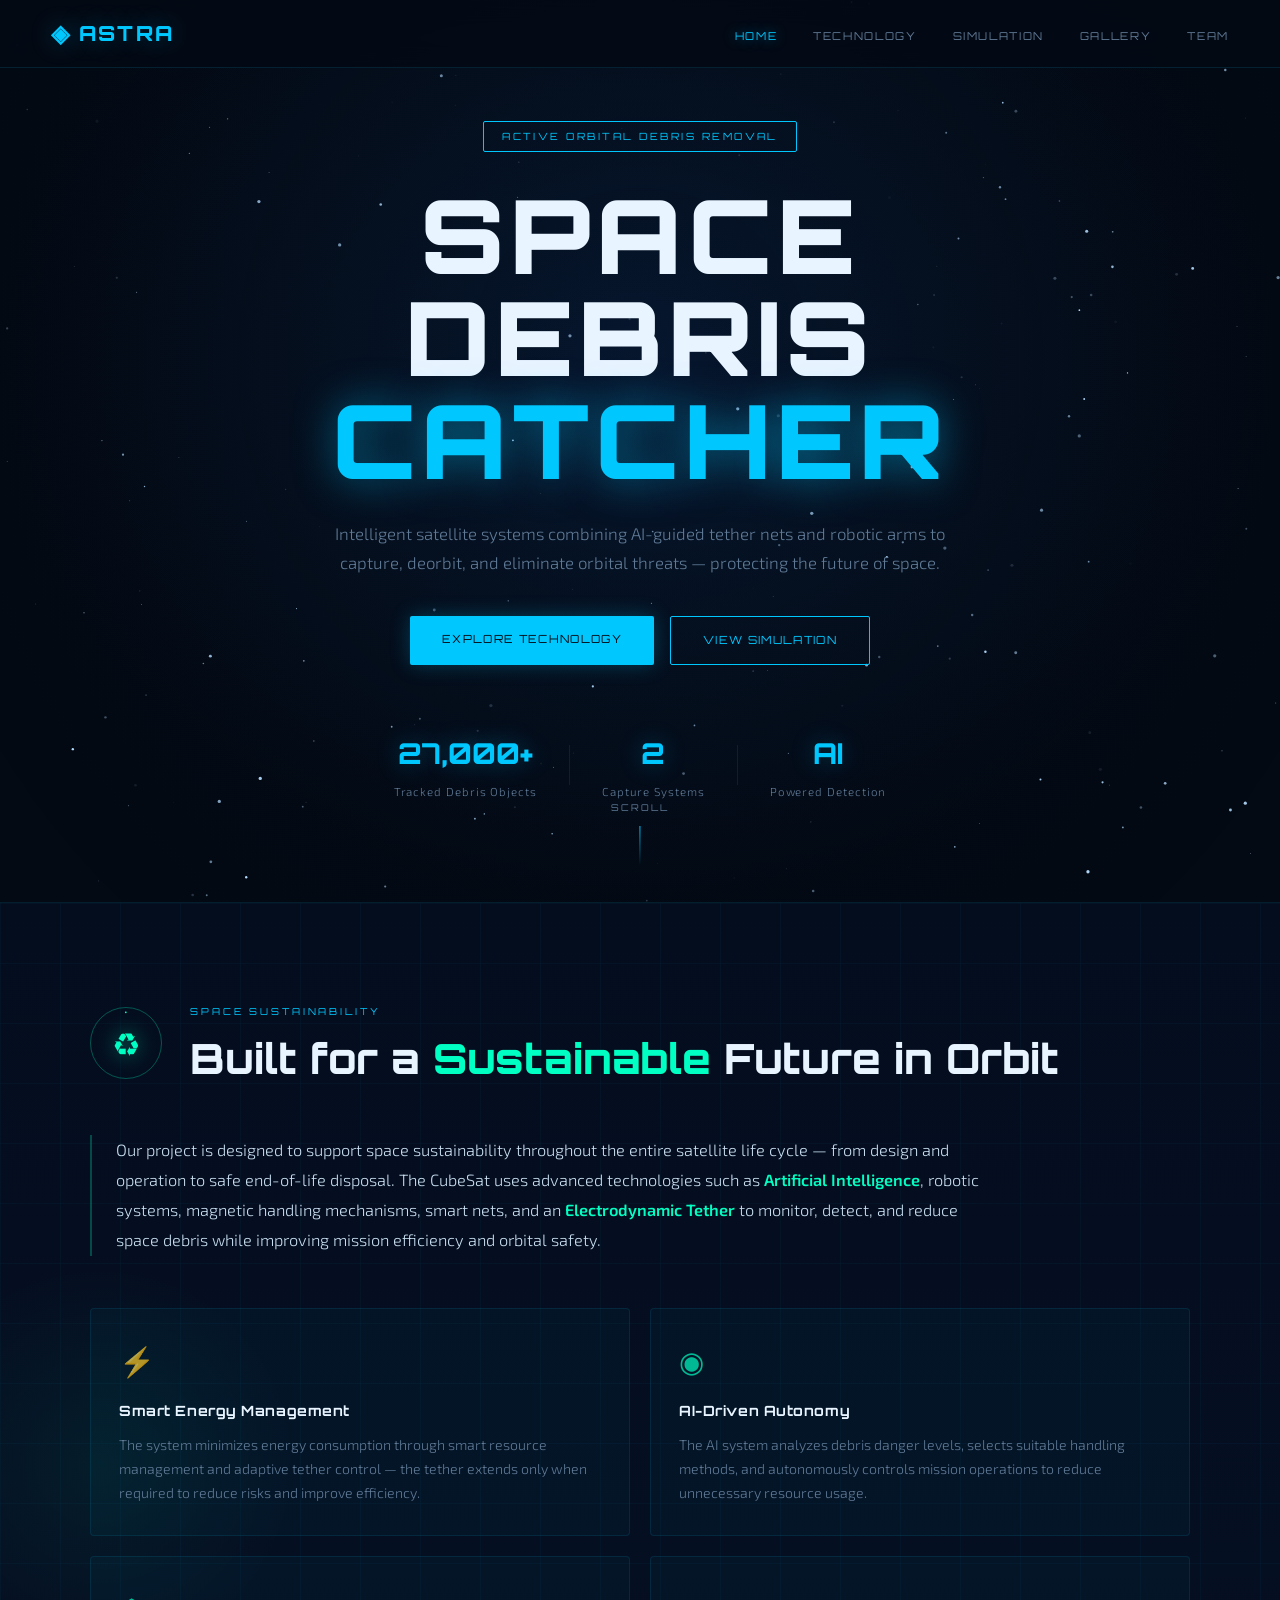
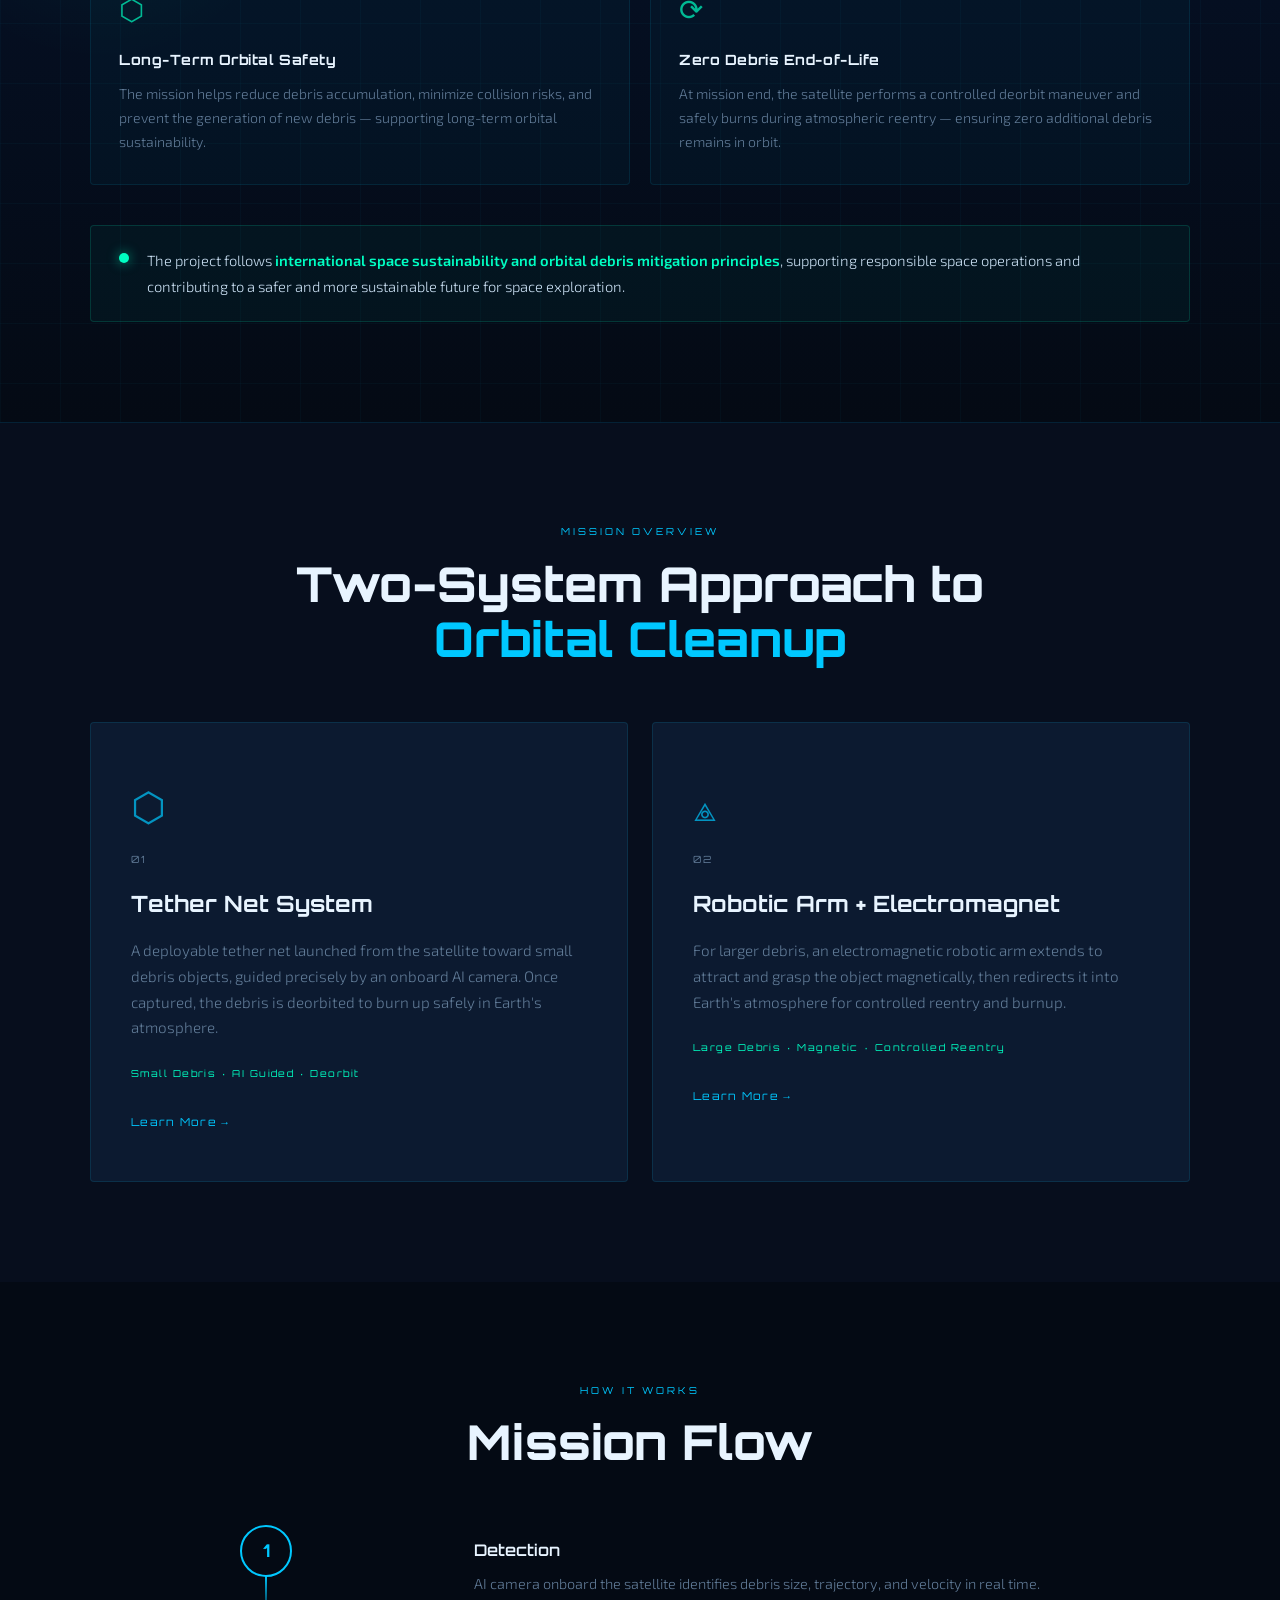
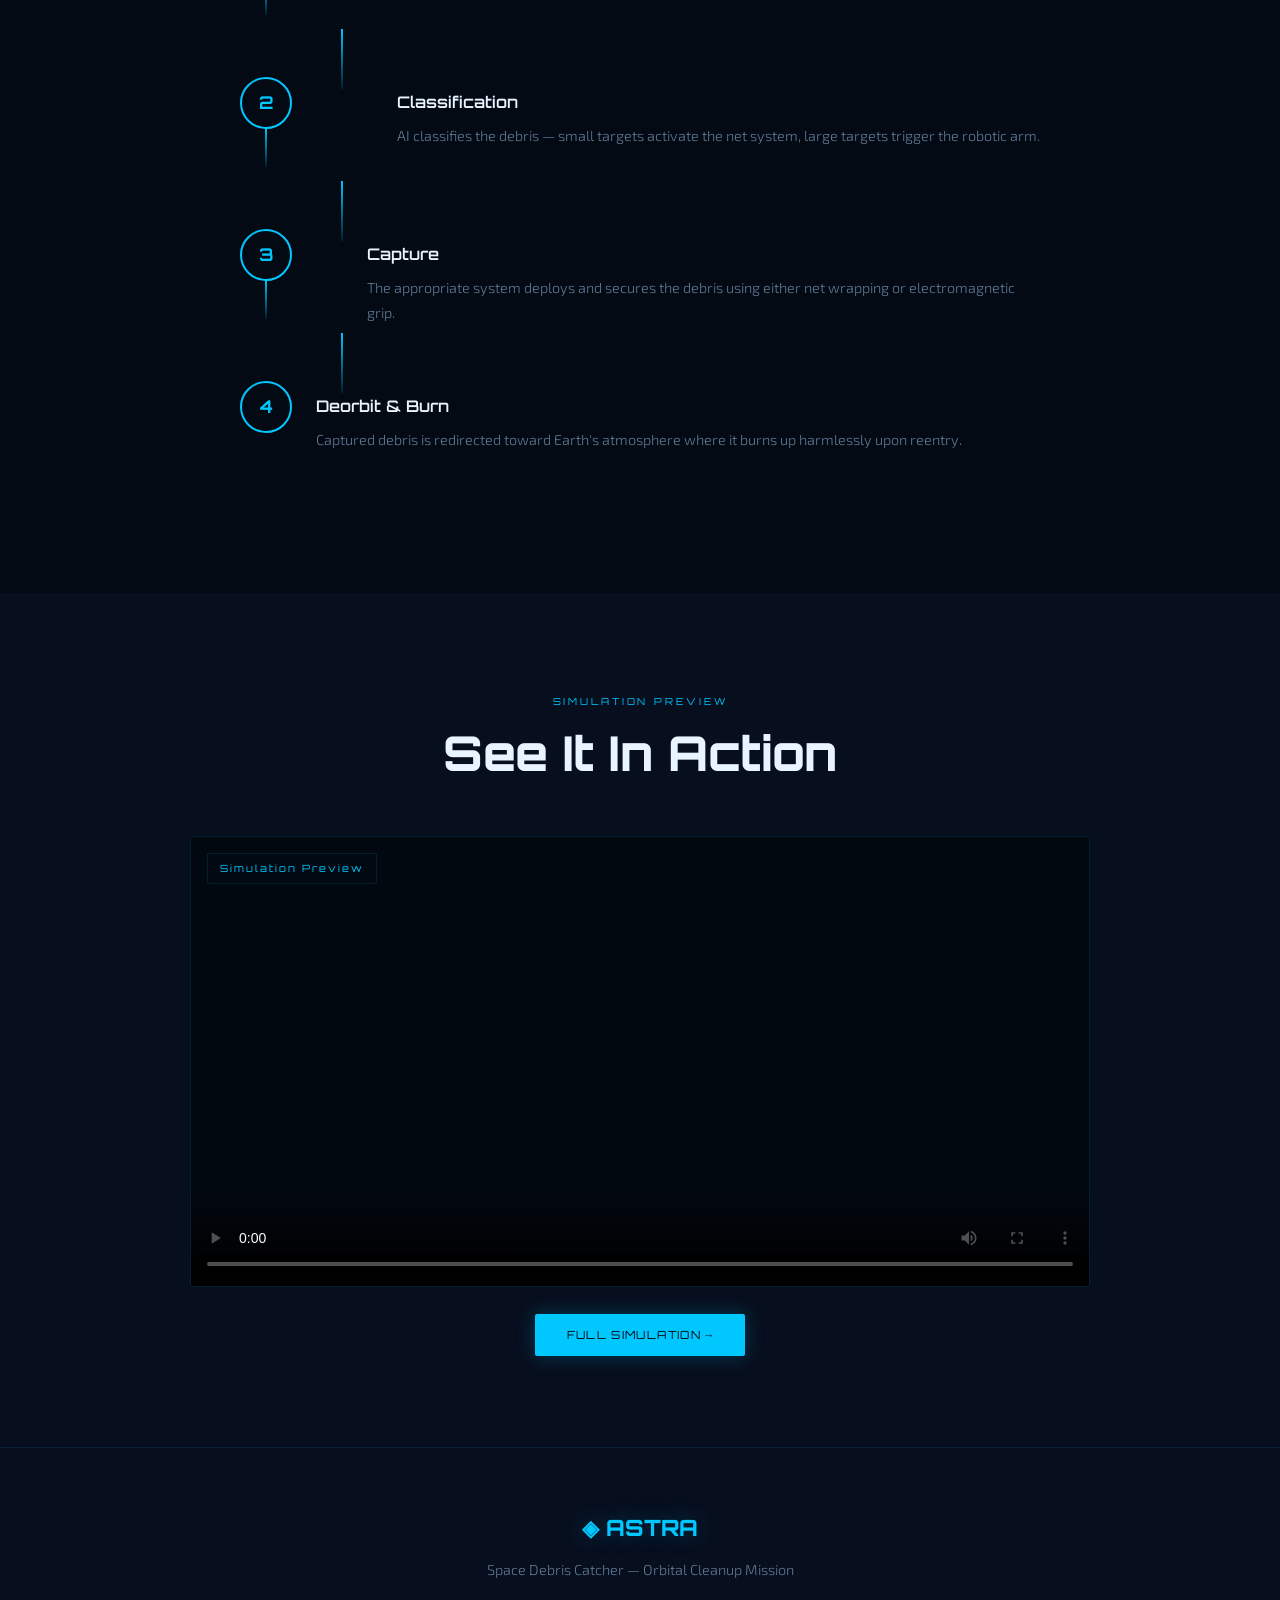
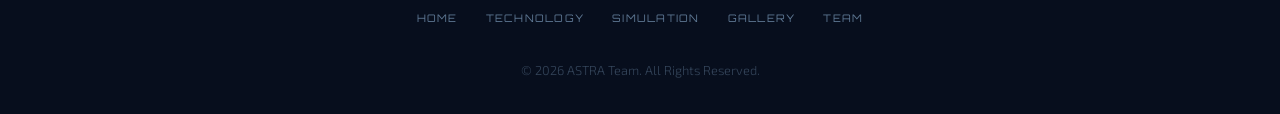
==== index.html @ db62e88a "Add files via upload" ====
<!DOCTYPE html>
<html lang="en">
<head>
  <meta charset="UTF-8" />
  <meta name="viewport" content="width=device-width, initial-scale=1.0"/>
  <title>Space Debris Catcher — ASTRA ٍِMission</title>
  <link rel="stylesheet" href="style.css"/>
  <link href="https://fonts.googleapis.com/css2?family=Orbitron:wght@400;600;800;900&family=Exo+2:ital,wght@0,300;0,400;0,600;1,300&display=swap" rel="stylesheet"/>
</head>
<body>

<!-- NAVBAR -->
<nav class="navbar" id="navbar">
  <div class="nav-logo">
    <span class="logo-icon">◈</span>
    <span>ASTRA</span>
  </div>
  <ul class="nav-links">
    <li><a href="index.html" class="active">Home</a></li>
    <li><a href="technology.html">Technology</a></li>
    <li><a href="simulation.html">Simulation</a></li>
    <li><a href="gallery.html">Gallery</a></li>
    <li><a href="team.html">Team</a></li>
  </ul>
  <div class="nav-hamburger" onclick="toggleMenu()">
    <span></span><span></span><span></span>
  </div>
</nav>

<!-- HERO -->
<section class="hero">
  <canvas id="starfield"></canvas>
  <div class="hero-content">
    <div class="hero-badge">ACTIVE ORBITAL DEBRIS REMOVAL</div>
    <h1 class="hero-title">
      <span class="line1">SPACE</span>
      <span class="line2">DEBRIS</span>
      <span class="line3 accent">CATCHER</span>
    </h1>
    <p class="hero-sub">
      Intelligent satellite systems combining AI-guided tether nets and robotic arms
      to capture, deorbit, and eliminate orbital threats — protecting the future of space.
    </p>
    <div class="hero-btns">
      <a href="technology.html" class="btn-primary">Explore Technology</a>
      <a href="simulation.html" class="btn-outline">View Simulation</a>
    </div>
  </div>
  <div class="hero-stats">
    <div class="stat"><span class="stat-num">27,000+</span><span class="stat-label">Tracked Debris Objects</span></div>
    <div class="stat-div"></div>
    <div class="stat"><span class="stat-num">2</span><span class="stat-label">Capture Systems</span></div>
    <div class="stat-div"></div>
    <div class="stat"><span class="stat-num">AI</span><span class="stat-label">Powered Detection</span></div>
  </div>
  <div class="scroll-indicator">
    <span>SCROLL</span>
    <div class="scroll-line"></div>
  </div>
</section>

<!-- SUSTAINABILITY STATEMENT -->
<section class="sustainability-section">
  <div class="sust-inner">

    <div class="sust-header">
      <div class="sust-icon-wrap">
        <div class="sust-orbit-ring"></div>
        <span class="sust-icon">♻</span>
      </div>
      <div>
        <span class="section-tag" style="text-align:left;display:block;">SPACE SUSTAINABILITY</span>
        <h2 class="sust-title">Built for a <em>Sustainable</em> Future in Orbit</h2>
      </div>
    </div>

    <div class="sust-body">
      <p class="sust-lead">
        Our project is designed to support space sustainability throughout the entire satellite life cycle —
        from design and operation to safe end-of-life disposal. The CubeSat uses advanced technologies such as
        <strong>Artificial Intelligence</strong>, robotic systems, magnetic handling mechanisms, smart nets, and an
        <strong>Electrodynamic Tether</strong> to monitor, detect, and reduce space debris while improving mission
        efficiency and orbital safety.
      </p>

      <div class="sust-pillars">

        <div class="sust-pillar">
          <div class="pillar-icon">⚡</div>
          <h4>Smart Energy Management</h4>
          <p>The system minimizes energy consumption through smart resource management and adaptive tether control — the tether extends only when required to reduce risks and improve efficiency.</p>
        </div>

        <div class="sust-pillar">
          <div class="pillar-icon">◉</div>
          <h4>AI-Driven Autonomy</h4>
          <p>The AI system analyzes debris danger levels, selects suitable handling methods, and autonomously controls mission operations to reduce unnecessary resource usage.</p>
        </div>

        <div class="sust-pillar">
          <div class="pillar-icon">⬡</div>
          <h4>Long-Term Orbital Safety</h4>
          <p>The mission helps reduce debris accumulation, minimize collision risks, and prevent the generation of new debris — supporting long-term orbital sustainability.</p>
        </div>

        <div class="sust-pillar">
          <div class="pillar-icon">⟳</div>
          <h4>Zero Debris End-of-Life</h4>
          <p>At mission end, the satellite performs a controlled deorbit maneuver and safely burns during atmospheric reentry — ensuring zero additional debris remains in orbit.</p>
        </div>

      </div>

      <div class="sust-compliance">
        <div class="compliance-bar">
          <span class="compliance-dot"></span>
          <p>
            The project follows <strong>international space sustainability and orbital debris mitigation principles</strong>,
            supporting responsible space operations and contributing to a safer and more sustainable future for space exploration.
          </p>
        </div>
      </div>
    </div>

  </div>
</section>

<style>
/* ── SUSTAINABILITY SECTION ── */
.sustainability-section {
  background: linear-gradient(180deg, #040d1e 0%, #050f22 60%, #040a14 100%);
  border-top: 1px solid rgba(0,200,255,0.1);
  border-bottom: 1px solid rgba(0,200,255,0.1);
  padding: 100px 5%;
  position: relative;
  overflow: hidden;
}

/* subtle grid background */
.sustainability-section::before {
  content: '';
  position: absolute;
  inset: 0;
  background-image:
    linear-gradient(rgba(0,200,255,0.03) 1px, transparent 1px),
    linear-gradient(90deg, rgba(0,200,255,0.03) 1px, transparent 1px);
  background-size: 60px 60px;
  pointer-events: none;
}

/* left glow */
.sustainability-section::after {
  content: '';
  position: absolute;
  top: 50%; left: -100px;
  transform: translateY(-50%);
  width: 400px; height: 400px;
  border-radius: 50%;
  background: radial-gradient(circle, rgba(0,255,195,0.06) 0%, transparent 70%);
  pointer-events: none;
}

.sust-inner {
  max-width: 1100px;
  margin: 0 auto;
  position: relative;
  z-index: 2;
}

.sust-header {
  display: flex;
  align-items: center;
  gap: 28px;
  margin-bottom: 52px;
}

.sust-icon-wrap {
  position: relative;
  width: 72px;
  height: 72px;
  flex-shrink: 0;
  display: flex;
  align-items: center;
  justify-content: center;
}

.sust-orbit-ring {
  position: absolute;
  inset: 0;
  border-radius: 50%;
  border: 1px solid rgba(0,255,195,0.3);
  animation: spinRing 8s linear infinite;
}

.sust-orbit-ring::before {
  content: '•';
  position: absolute;
  top: -5px; left: 50%;
  transform: translateX(-50%);
  color: var(--accent2);
  font-size: 10px;
}

@keyframes spinRing { to { transform: rotate(360deg); } }

.sust-icon {
  font-size: 2rem;
  color: var(--accent2);
  text-shadow: 0 0 20px rgba(0,255,195,0.5);
}

.sust-title {
  font-family: var(--font-head);
  font-size: clamp(1.6rem, 3.5vw, 2.6rem);
  font-weight: 800;
  color: var(--heading);
  line-height: 1.15;
  margin-top: 8px;
}

.sust-title em { font-style: normal; color: var(--accent2); }

.sust-lead {
  font-size: 1.02rem;
  color: var(--text);
  line-height: 1.85;
  margin-bottom: 52px;
  max-width: 900px;
  border-left: 2px solid rgba(0,255,195,0.25);
  padding-left: 24px;
}

.sust-lead strong { color: var(--accent2); font-weight: 600; }

/* pillars grid */
.sust-pillars {
  display: grid;
  grid-template-columns: repeat(2, 1fr);
  gap: 20px;
  margin-bottom: 40px;
}

@media (max-width: 700px) {
  .sust-pillars { grid-template-columns: 1fr; }
  .sust-header { flex-direction: column; align-items: flex-start; }
}

.sust-pillar {
  background: rgba(0,200,255,0.03);
  border: 1px solid rgba(0,200,255,0.1);
  border-radius: 4px;
  padding: 28px 28px 30px;
  transition: border-color 0.3s, background 0.3s, transform 0.3s;
  position: relative;
  overflow: hidden;
}

.sust-pillar::before {
  content: '';
  position: absolute;
  top: 0; left: 0; right: 0;
  height: 2px;
  background: linear-gradient(90deg, transparent, var(--accent2), transparent);
  opacity: 0;
  transition: opacity 0.3s;
}

.sust-pillar:hover {
  border-color: rgba(0,255,195,0.25);
  background: rgba(0,255,195,0.05);
  transform: translateY(-3px);
}

.sust-pillar:hover::before { opacity: 1; }

.pillar-icon {
  font-size: 1.8rem;
  color: var(--accent2);
  margin-bottom: 14px;
  opacity: 0.7;
}

.sust-pillar h4 {
  font-family: var(--font-head);
  font-size: 0.88rem;
  font-weight: 700;
  color: var(--heading);
  margin-bottom: 10px;
  letter-spacing: 0.04em;
}

.sust-pillar p {
  font-size: 0.88rem;
  color: var(--text-dim);
  line-height: 1.7;
}

/* compliance bar */
.sust-compliance {
  margin-top: 8px;
}

.compliance-bar {
  display: flex;
  align-items: flex-start;
  gap: 18px;
  background: rgba(0,255,195,0.04);
  border: 1px solid rgba(0,255,195,0.15);
  border-radius: 4px;
  padding: 22px 28px;
}

.compliance-dot {
  width: 10px;
  height: 10px;
  border-radius: 50%;
  background: var(--accent2);
  box-shadow: 0 0 12px rgba(0,255,195,0.6);
  flex-shrink: 0;
  margin-top: 5px;
  animation: blink2 2.5s ease-in-out infinite;
}

@keyframes blink2 { 0%,100%{opacity:1} 50%{opacity:0.3} }

.compliance-bar p {
  font-size: 0.92rem;
  color: var(--text);
  line-height: 1.75;
}

.compliance-bar p strong {
  color: var(--accent2);
  font-weight: 600;
}
</style>

<!-- OVERVIEW -->
<section class="overview">
  <div class="section-header">
    <span class="section-tag">MISSION OVERVIEW</span>
    <h2>Two-System Approach to<br/><em>Orbital Cleanup</em></h2>
  </div>
  <div class="overview-grid">
    <div class="overview-card card-net">
      <div class="card-icon">⬡</div>
      <div class="card-num">01</div>
      <h3>Tether Net System</h3>
      <p>
        A deployable tether net launched from the satellite toward small debris objects,
        guided precisely by an onboard AI camera. Once captured, the debris is deorbited
        to burn up safely in Earth's atmosphere.
      </p>
      <div class="card-tag">Small Debris · AI Guided · Deorbit</div>
      <a href="technology.html#net" class="card-link">Learn More →</a>
    </div>
    <div class="overview-card card-arm">
      <div class="card-icon">⟁</div>
      <div class="card-num">02</div>
      <h3>Robotic Arm + Electromagnet</h3>
      <p>
        For larger debris, an electromagnetic robotic arm extends to attract and grasp
        the object magnetically, then redirects it into Earth's atmosphere for controlled
        reentry and burnup.
      </p>
      <div class="card-tag">Large Debris · Magnetic · Controlled Reentry</div>
      <a href="technology.html#arm" class="card-link">Learn More →</a>
    </div>
  </div>
</section>

<!-- MISSION FLOW -->
<section class="flow-section">
  <div class="section-header">
    <span class="section-tag">HOW IT WORKS</span>
    <h2>Mission Flow</h2>
  </div>
  <div class="flow-steps">
    <div class="flow-step">
      <div class="step-circle">1</div>
      <div class="step-line"></div>
      <div class="step-info">
        <h4>Detection</h4>
        <p>AI camera onboard the satellite identifies debris size, trajectory, and velocity in real time.</p>
      </div>
    </div>
    <div class="flow-step">
      <div class="step-circle">2</div>
      <div class="step-line"></div>
      <div class="step-info">
        <h4>Classification</h4>
        <p>AI classifies the debris — small targets activate the net system, large targets trigger the robotic arm.</p>
      </div>
    </div>
    <div class="flow-step">
      <div class="step-circle">3</div>
      <div class="step-line"></div>
      <div class="step-info">
        <h4>Capture</h4>
        <p>The appropriate system deploys and secures the debris using either net wrapping or electromagnetic grip.</p>
      </div>
    </div>
    <div class="flow-step">
      <div class="step-circle">4</div>
      <div class="step-info">
        <h4>Deorbit & Burn</h4>
        <p>Captured debris is redirected toward Earth's atmosphere where it burns up harmlessly upon reentry.</p>
      </div>
    </div>
  </div>
</section>

<!-- PREVIEW VIDEO -->
<section class="preview-section">
  <div class="section-header">
    <span class="section-tag">SIMULATION PREVIEW</span>
    <h2>See It In Action</h2>
  </div>
  <div class="video-container">
    <!-- REPLACE src WITH YOUR VIDEO FILE PATH e.g. src="videos/simulation.mp4" -->
    <video controls poster="images/video-thumb.jpg">
      <source src="videos/simulation.mp4" type="video/mp4"/>
      Your browser does not support the video tag.
    </video>
    <div class="video-overlay-label">Simulation Preview</div>
  </div>
  <div class="preview-cta">
    <a href="simulation.html" class="btn-primary">Full Simulation →</a>
  </div>
</section>

<!-- FOOTER -->
<footer class="footer">
  <div class="footer-logo">◈ ASTRA</div>
  <p>Space Debris Catcher — Orbital Cleanup Mission</p>
  <div class="footer-links">
    <a href="index.html">Home</a>
    <a href="technology.html">Technology</a>
    <a href="simulation.html">Simulation</a>
    <a href="gallery.html">Gallery</a>
    <a href="team.html">Team</a>
  </div>
  <div class="footer-copy">© 2026 ASTRA Team. All Rights Reserved.</div>
</footer>

<script src="main.js"></script>
</body>
</html>
---- style.css ----
/* ============================================
   SPACE DEBRIS CATCHER — MAIN STYLESHEET
   ============================================ */

:root {
  --bg:        #040a14;
  --bg2:       #070e1d;
  --bg3:       #0a1628;
  --card:      #0c1a30;
  --border:    rgba(0,200,255,0.12);
  --accent:    #00c8ff;
  --accent2:   #00ffc3;
  --accent3:   #5b8fff;
  --text:      #c8ddf0;
  --text-dim:  #607a96;
  --heading:   #e8f4ff;
  --glow:      0 0 24px rgba(0,200,255,0.3);
  --font-head: 'Orbitron', monospace;
  --font-body: 'Exo 2', sans-serif;
}

*, *::before, *::after { box-sizing: border-box; margin: 0; padding: 0; }

html { scroll-behavior: smooth; }

body {
  background: var(--bg);
  color: var(--text);
  font-family: var(--font-body);
  font-weight: 300;
  line-height: 1.7;
  overflow-x: hidden;
}

/* ============ NAVBAR ============ */
.navbar {
  position: fixed;
  top: 0; left: 0; right: 0;
  z-index: 1000;
  display: flex;
  align-items: center;
  justify-content: space-between;
  padding: 0 4%;
  height: 68px;
  background: rgba(4,10,20,0.85);
  backdrop-filter: blur(12px);
  border-bottom: 1px solid var(--border);
  transition: background 0.3s;
}

.nav-logo {
  font-family: var(--font-head);
  font-size: 1.3rem;
  font-weight: 800;
  color: var(--accent);
  display: flex;
  align-items: center;
  gap: 8px;
  letter-spacing: 0.1em;
  text-shadow: var(--glow);
}

.logo-icon { font-size: 1.5rem; }

.nav-links {
  display: flex;
  gap: 36px;
  list-style: none;
}

.nav-links a {
  font-family: var(--font-head);
  font-size: 0.68rem;
  letter-spacing: 0.15em;
  text-transform: uppercase;
  color: var(--text-dim);
  text-decoration: none;
  transition: color 0.2s;
}

.nav-links a:hover,
.nav-links a.active {
  color: var(--accent);
  text-shadow: 0 0 12px rgba(0,200,255,0.5);
}

.nav-hamburger {
  display: none;
  flex-direction: column;
  gap: 5px;
  cursor: pointer;
}

.nav-hamburger span {
  display: block;
  width: 24px;
  height: 2px;
  background: var(--accent);
  border-radius: 2px;
  transition: 0.3s;
}

/* Mobile nav */
@media (max-width: 768px) {
  .nav-links {
    display: none;
    flex-direction: column;
    gap: 0;
    position: absolute;
    top: 68px; left: 0; right: 0;
    background: var(--bg2);
    border-bottom: 1px solid var(--border);
    padding: 16px 0;
  }
  .nav-links.open { display: flex; }
  .nav-links li { text-align: center; padding: 12px 0; }
  .nav-hamburger { display: flex; }
}

/* ============ STARFIELD CANVAS ============ */
#starfield {
  position: absolute;
  top: 0; left: 0;
  width: 100%; height: 100%;
  z-index: 0;
}

/* ============ HERO ============ */
.hero {
  position: relative;
  min-height: 100vh;
  display: flex;
  flex-direction: column;
  justify-content: center;
  align-items: center;
  text-align: center;
  padding: 120px 5% 100px;
  overflow: hidden;
  background: radial-gradient(ellipse at 50% 40%, #071428 0%, #040a14 70%);
}

.hero-content { position: relative; z-index: 2; max-width: 900px; }

.hero-badge {
  display: inline-block;
  font-family: var(--font-head);
  font-size: 0.62rem;
  letter-spacing: 0.25em;
  color: var(--accent);
  border: 1px solid var(--accent);
  padding: 6px 18px;
  border-radius: 2px;
  margin-bottom: 32px;
  animation: fadeUp 0.8s ease both;
}

.hero-title {
  font-family: var(--font-head);
  font-weight: 900;
  line-height: 1;
  margin-bottom: 28px;
  animation: fadeUp 0.8s 0.15s ease both;
}

.hero-title .line1,
.hero-title .line2 {
  display: block;
  font-size: clamp(3rem, 8vw, 7rem);
  color: var(--heading);
  letter-spacing: 0.05em;
}

.hero-title .line3 {
  display: block;
  font-size: clamp(3rem, 8vw, 7rem);
  letter-spacing: 0.05em;
}

.accent { color: var(--accent); text-shadow: 0 0 40px rgba(0,200,255,0.5); }

.hero-sub {
  font-size: 1.05rem;
  color: var(--text-dim);
  max-width: 620px;
  margin: 0 auto 40px;
  font-weight: 300;
  animation: fadeUp 0.8s 0.3s ease both;
}

.hero-btns {
  display: flex;
  gap: 16px;
  justify-content: center;
  flex-wrap: wrap;
  animation: fadeUp 0.8s 0.45s ease both;
}

.btn-primary {
  font-family: var(--font-head);
  font-size: 0.7rem;
  letter-spacing: 0.12em;
  text-transform: uppercase;
  text-decoration: none;
  color: var(--bg);
  background: var(--accent);
  padding: 14px 32px;
  border-radius: 2px;
  transition: all 0.25s;
  box-shadow: 0 0 20px rgba(0,200,255,0.25);
}

.btn-primary:hover {
  background: var(--accent2);
  box-shadow: 0 0 30px rgba(0,255,195,0.4);
  transform: translateY(-2px);
}

.btn-outline {
  font-family: var(--font-head);
  font-size: 0.7rem;
  letter-spacing: 0.12em;
  text-transform: uppercase;
  text-decoration: none;
  color: var(--accent);
  border: 1px solid var(--accent);
  padding: 14px 32px;
  border-radius: 2px;
  transition: all 0.25s;
}

.btn-outline:hover {
  background: rgba(0,200,255,0.08);
  transform: translateY(-2px);
}

.hero-stats {
  position: relative;
  z-index: 2;
  display: flex;
  align-items: center;
  gap: 32px;
  margin-top: 64px;
  animation: fadeUp 0.8s 0.6s ease both;
}

.stat { text-align: center; }

.stat-num {
  display: block;
  font-family: var(--font-head);
  font-size: 1.8rem;
  font-weight: 800;
  color: var(--accent);
  text-shadow: var(--glow);
}

.stat-label {
  display: block;
  font-size: 0.72rem;
  color: var(--text-dim);
  letter-spacing: 0.08em;
  margin-top: 4px;
}

.stat-div {
  width: 1px;
  height: 40px;
  background: var(--border);
}

.scroll-indicator {
  position: absolute;
  bottom: 36px;
  left: 50%;
  transform: translateX(-50%);
  z-index: 2;
  display: flex;
  flex-direction: column;
  align-items: center;
  gap: 10px;
  color: var(--text-dim);
  font-family: var(--font-head);
  font-size: 0.58rem;
  letter-spacing: 0.2em;
}

.scroll-line {
  width: 1px;
  height: 40px;
  background: linear-gradient(to bottom, var(--accent), transparent);
  animation: scrollPulse 1.8s ease-in-out infinite;
}

/* ============ PAGE HERO (inner pages) ============ */
.page-hero {
  position: relative;
  min-height: 50vh;
  display: flex;
  align-items: center;
  justify-content: center;
  text-align: center;
  padding: 120px 5% 80px;
  overflow: hidden;
  background: radial-gradient(ellipse at 50% 40%, #071428 0%, #040a14 70%);
}

.page-hero-content {
  position: relative;
  z-index: 2;
  max-width: 700px;
}

.page-hero-content h1 {
  font-family: var(--font-head);
  font-size: clamp(2.5rem, 6vw, 4.5rem);
  font-weight: 900;
  color: var(--heading);
  line-height: 1.05;
  margin: 16px 0;
}

.page-hero-content h1 em {
  font-style: normal;
  color: var(--accent);
  text-shadow: 0 0 30px rgba(0,200,255,0.4);
}

.page-hero-content p {
  color: var(--text-dim);
  font-size: 1rem;
  max-width: 500px;
  margin: 0 auto;
}

/* ============ SECTION STYLES ============ */
.section-header {
  text-align: center;
  margin-bottom: 56px;
}

.section-tag {
  font-family: var(--font-head);
  font-size: 0.6rem;
  letter-spacing: 0.3em;
  color: var(--accent);
  text-transform: uppercase;
  display: block;
  margin-bottom: 16px;
}

.section-header h2 {
  font-family: var(--font-head);
  font-size: clamp(1.8rem, 4vw, 3rem);
  font-weight: 800;
  color: var(--heading);
  line-height: 1.15;
}

.section-header h2 em {
  font-style: normal;
  color: var(--accent);
}

/* ============ OVERVIEW SECTION ============ */
.overview {
  padding: 100px 5%;
  background: var(--bg2);
}

.overview-grid {
  display: grid;
  grid-template-columns: 1fr 1fr;
  gap: 24px;
  max-width: 1100px;
  margin: 0 auto;
}

@media (max-width: 768px) {
  .overview-grid { grid-template-columns: 1fr; }
}

.overview-card {
  background: var(--card);
  border: 1px solid var(--border);
  border-radius: 4px;
  padding: 48px 40px;
  position: relative;
  overflow: hidden;
  transition: border-color 0.3s, transform 0.3s;
}

.overview-card:hover {
  border-color: rgba(0,200,255,0.35);
  transform: translateY(-4px);
}

.overview-card::before {
  content: '';
  position: absolute;
  top: 0; left: 0; right: 0;
  height: 2px;
  background: linear-gradient(to right, transparent, var(--accent), transparent);
  opacity: 0;
  transition: opacity 0.3s;
}

.overview-card:hover::before { opacity: 1; }

.card-icon {
  font-size: 2.5rem;
  color: var(--accent);
  margin-bottom: 12px;
  opacity: 0.7;
}

.card-num {
  font-family: var(--font-head);
  font-size: 0.62rem;
  letter-spacing: 0.2em;
  color: var(--text-dim);
  margin-bottom: 16px;
}

.overview-card h3 {
  font-family: var(--font-head);
  font-size: 1.4rem;
  font-weight: 700;
  color: var(--heading);
  margin-bottom: 16px;
}

.overview-card p {
  color: var(--text-dim);
  font-size: 0.95rem;
  margin-bottom: 24px;
}

.card-tag {
  font-family: var(--font-head);
  font-size: 0.6rem;
  letter-spacing: 0.15em;
  color: var(--accent2);
  margin-bottom: 24px;
}

.card-link {
  font-family: var(--font-head);
  font-size: 0.68rem;
  letter-spacing: 0.12em;
  color: var(--accent);
  text-decoration: none;
  transition: color 0.2s;
}

.card-link:hover { color: var(--accent2); }

/* ============ FLOW SECTION ============ */
.flow-section {
  padding: 100px 5%;
  background: var(--bg);
}

.flow-steps {
  max-width: 800px;
  margin: 0 auto;
  display: flex;
  flex-direction: column;
  gap: 0;
}

.flow-step {
  display: grid;
  grid-template-columns: 60px 40px 1fr;
  align-items: start;
  gap: 0 20px;
  position: relative;
}

.step-circle {
  width: 52px;
  height: 52px;
  border-radius: 50%;
  border: 2px solid var(--accent);
  display: flex;
  align-items: center;
  justify-content: center;
  font-family: var(--font-head);
  font-size: 1.1rem;
  font-weight: 700;
  color: var(--accent);
  background: var(--bg);
  position: relative;
  z-index: 2;
  flex-shrink: 0;
}

.step-line {
  width: 2px;
  background: linear-gradient(to bottom, var(--accent), rgba(0,200,255,0.1));
  height: 100%;
  margin: 0 auto;
  min-height: 60px;
  position: relative;
  top: 52px;
  grid-row: 1;
  grid-column: 1;
  margin-left: 25px;
  margin-top: 52px;
  z-index: 1;
}

/* simplify flow layout */
.flow-steps { display: flex; flex-direction: column; }
.flow-step {
  display: flex;
  gap: 24px;
  padding-bottom: 40px;
  position: relative;
}
.flow-step:not(:last-child) .step-circle::after {
  content: '';
  position: absolute;
  top: 100%;
  left: 50%;
  transform: translateX(-50%);
  width: 2px;
  height: 40px;
  background: linear-gradient(to bottom, var(--accent), rgba(0,200,255,0.1));
}
.step-info { padding-top: 12px; }
.step-info h4 {
  font-family: var(--font-head);
  font-size: 1rem;
  font-weight: 600;
  color: var(--heading);
  margin-bottom: 8px;
}
.step-info p { color: var(--text-dim); font-size: 0.9rem; }

/* ============ PREVIEW VIDEO ============ */
.preview-section {
  padding: 100px 5%;
  background: var(--bg2);
}

.video-container {
  max-width: 900px;
  margin: 0 auto 32px;
  position: relative;
  border: 1px solid var(--border);
  border-radius: 4px;
  overflow: hidden;
  background: #020810;
}

.video-container video {
  width: 100%;
  display: block;
  min-height: 200px;
  background: #020810;
}

.video-overlay-label {
  position: absolute;
  top: 16px; left: 16px;
  font-family: var(--font-head);
  font-size: 0.62rem;
  letter-spacing: 0.2em;
  color: var(--accent);
  background: rgba(4,10,20,0.75);
  padding: 6px 12px;
  border: 1px solid var(--border);
  border-radius: 2px;
}

.preview-cta { text-align: center; }

/* ============ TECH SECTIONS ============ */
.tech-section { padding: 100px 5%; }
.tech-section.alt-bg { background: var(--bg2); }

.tech-block {
  display: grid;
  grid-template-columns: 1fr 1fr;
  gap: 64px;
  max-width: 1100px;
  margin: 0 auto;
  align-items: center;
}

.tech-block.reverse { direction: rtl; }
.tech-block.reverse > * { direction: ltr; }

@media (max-width: 900px) {
  .tech-block, .tech-block.reverse { grid-template-columns: 1fr; direction: ltr; }
}

.tech-label {
  font-family: var(--font-head);
  font-size: 0.6rem;
  letter-spacing: 0.25em;
  color: var(--accent);
  margin-bottom: 16px;
  display: block;
}

.tech-text h2 {
  font-family: var(--font-head);
  font-size: clamp(1.8rem, 3.5vw, 2.8rem);
  font-weight: 800;
  color: var(--heading);
  line-height: 1.1;
  margin-bottom: 24px;
}

.tech-text h2 em { font-style: normal; color: var(--accent); }

.tech-text p {
  color: var(--text-dim);
  margin-bottom: 20px;
  font-size: 0.95rem;
}

.tech-specs {
  display: flex;
  flex-direction: column;
  gap: 12px;
  margin-top: 32px;
  padding-top: 32px;
  border-top: 1px solid var(--border);
}

.spec {
  display: flex;
  justify-content: space-between;
  font-size: 0.88rem;
}

.spec-label { color: var(--text-dim); }
.spec-val { color: var(--accent2); font-weight: 600; }

.tech-media {
  border: 1px solid var(--border);
  border-radius: 4px;
  overflow: hidden;
  aspect-ratio: 4/3;
  background: var(--card);
}

.tech-media img { width: 100%; height: 100%; object-fit: cover; display: block; }

.media-placeholder {
  width: 100%; height: 100%;
  display: flex;
  flex-direction: column;
  align-items: center;
  justify-content: center;
  gap: 12px;
  color: var(--text-dim);
  font-size: 0.85rem;
}

.media-placeholder .placeholder-icon {
  font-size: 3rem;
  color: var(--accent);
  opacity: 0.3;
}

.media-placeholder small {
  font-family: monospace;
  color: var(--text-dim);
  opacity: 0.6;
  font-size: 0.75rem;
}

/* ============ AI GRID ============ */
.ai-grid {
  display: grid;
  grid-template-columns: repeat(auto-fit, minmax(240px, 1fr));
  gap: 20px;
  max-width: 1100px;
  margin: 0 auto;
}

.ai-card {
  background: var(--card);
  border: 1px solid var(--border);
  border-radius: 4px;
  padding: 36px 28px;
  transition: border-color 0.3s, transform 0.3s;
}

.ai-card:hover {
  border-color: rgba(0,200,255,0.3);
  transform: translateY(-4px);
}

.ai-icon {
  font-size: 2rem;
  color: var(--accent);
  margin-bottom: 16px;
  display: block;
}

.ai-card h4 {
  font-family: var(--font-head);
  font-size: 0.9rem;
  font-weight: 600;
  color: var(--heading);
  margin-bottom: 12px;
}

.ai-card p { color: var(--text-dim); font-size: 0.88rem; }

/* ============ SIMULATION PAGE ============ */
.sim-section { padding: 100px 5%; background: var(--bg); }

.video-grid {
  display: grid;
  grid-template-columns: repeat(2, 1fr);
  gap: 24px;
  max-width: 1100px;
  margin: 0 auto;
}

.video-block {
  background: var(--card);
  border: 1px solid var(--border);
  border-radius: 4px;
  overflow: hidden;
}

.video-block.featured { grid-column: span 1; }

.video-label {
  font-family: var(--font-head);
  font-size: 0.62rem;
  letter-spacing: 0.15em;
  color: var(--accent);
  padding: 14px 20px;
  border-bottom: 1px solid var(--border);
  background: rgba(0,200,255,0.04);
}

.video-block video {
  width: 100%;
  display: block;
  background: #020810;
  min-height: 160px;
}

.video-desc {
  padding: 16px 20px;
  font-size: 0.85rem;
  color: var(--text-dim);
}

@media (max-width: 700px) {
  .video-grid { grid-template-columns: 1fr; }
}

/* ============ PHASES TIMELINE ============ */
.phases-section {
  padding: 100px 5%;
  background: var(--bg2);
}

.phases-timeline {
  max-width: 800px;
  margin: 0 auto;
  display: flex;
  flex-direction: column;
  gap: 0;
}

.phase {
  display: flex;
  gap: 28px;
  padding-bottom: 40px;
  position: relative;
}

.phase-num {
  font-family: var(--font-head);
  font-size: 0.65rem;
  letter-spacing: 0.1em;
  color: var(--accent);
  width: 50px;
  padding-top: 14px;
  flex-shrink: 0;
}

.phase-dot {
  width: 14px;
  height: 14px;
  border-radius: 50%;
  border: 2px solid var(--accent);
  background: var(--bg2);
  flex-shrink: 0;
  margin-top: 16px;
  position: relative;
}

.phase:not(:last-child) .phase-dot::after {
  content: '';
  position: absolute;
  top: 100%;
  left: 50%;
  transform: translateX(-50%);
  width: 2px;
  height: 55px;
  background: linear-gradient(to bottom, var(--accent), rgba(0,200,255,0.1));
}

.phase-info { flex: 1; }

.phase-info h4 {
  font-family: var(--font-head);
  font-size: 0.9rem;
  font-weight: 600;
  color: var(--heading);
  margin-bottom: 8px;
  padding-top: 10px;
}

.phase-info p { color: var(--text-dim); font-size: 0.88rem; }

/* ============ GALLERY ============ */
.gallery-section {
  padding: 80px 5%;
  background: var(--bg);
}

.gallery-filters {
  display: flex;
  gap: 12px;
  flex-wrap: wrap;
  margin-bottom: 48px;
  max-width: 1100px;
  margin-left: auto;
  margin-right: auto;
}

.filter-btn {
  font-family: var(--font-head);
  font-size: 0.65rem;
  letter-spacing: 0.15em;
  text-transform: uppercase;
  padding: 10px 24px;
  background: transparent;
  color: var(--text-dim);
  border: 1px solid var(--border);
  border-radius: 2px;
  cursor: pointer;
  transition: all 0.25s;
}

.filter-btn:hover,
.filter-btn.active {
  background: var(--accent);
  color: var(--bg);
  border-color: var(--accent);
}

.gallery-grid {
  display: grid;
  grid-template-columns: repeat(3, 1fr);
  gap: 16px;
  max-width: 1100px;
  margin: 0 auto;
}

.gallery-item {
  position: relative;
  aspect-ratio: 4/3;
  background: var(--card);
  border: 1px solid var(--border);
  border-radius: 4px;
  overflow: hidden;
  cursor: pointer;
  transition: border-color 0.3s, transform 0.3s;
}

.gallery-item:hover {
  border-color: rgba(0,200,255,0.4);
  transform: scale(1.02);
}

.gallery-item.sim-wide { grid-column: span 2; }

.gallery-item img {
  width: 100%; height: 100%;
  object-fit: cover;
  display: block;
  transition: transform 0.4s;
}

.gallery-item:hover img { transform: scale(1.06); }

.gallery-item.img-placeholder img { display: none !important; }

.placeholder-fallback {
  display: none;
  flex-direction: column;
  align-items: center;
  justify-content: center;
  width: 100%; height: 100%;
  color: var(--text-dim);
  gap: 8px;
}

.placeholder-fallback span {
  font-size: 2.5rem;
  color: var(--accent);
  opacity: 0.3;
}

.placeholder-fallback p { font-size: 0.8rem; font-family: monospace; }

.gallery-item.img-placeholder .placeholder-fallback { display: flex; }

.gallery-overlay {
  position: absolute;
  bottom: 0; left: 0; right: 0;
  background: linear-gradient(to top, rgba(4,10,20,0.9), transparent);
  padding: 24px 16px 14px;
  transform: translateY(8px);
  opacity: 0;
  transition: all 0.3s;
}

.gallery-item:hover .gallery-overlay { opacity: 1; transform: translateY(0); }

.gallery-overlay span {
  font-family: var(--font-head);
  font-size: 0.68rem;
  letter-spacing: 0.1em;
  color: var(--accent);
}

@media (max-width: 768px) {
  .gallery-grid { grid-template-columns: 1fr 1fr; }
  .gallery-item.sim-wide { grid-column: span 1; }
}

@media (max-width: 500px) {
  .gallery-grid { grid-template-columns: 1fr; }
}

/* ============ LIGHTBOX ============ */
.lightbox {
  display: none;
  position: fixed;
  inset: 0;
  z-index: 2000;
  background: rgba(2,6,14,0.95);
  align-items: center;
  justify-content: center;
}

.lightbox.open { display: flex; }

.lightbox-inner {
  max-width: 90vw;
  max-height: 90vh;
  position: relative;
}

.lightbox-inner img {
  max-width: 100%;
  max-height: 80vh;
  display: block;
  border: 1px solid var(--border);
  border-radius: 4px;
}

#lb-caption {
  text-align: center;
  font-family: var(--font-head);
  font-size: 0.7rem;
  letter-spacing: 0.1em;
  color: var(--accent);
  margin-top: 12px;
}

.lb-close {
  position: absolute;
  top: -40px; right: 0;
  background: none;
  border: 1px solid var(--border);
  color: var(--text-dim);
  font-size: 1rem;
  width: 32px;
  height: 32px;
  border-radius: 2px;
  cursor: pointer;
  transition: 0.2s;
}

.lb-close:hover { color: var(--accent); border-color: var(--accent); }

/* ============ TEAM PAGE ============ */
.team-section { padding: 100px 5%; background: var(--bg); }

.team-grid {
  display: grid;
  grid-template-columns: repeat(auto-fit, minmax(300px, 1fr));
  gap: 24px;
  max-width: 1100px;
  margin: 0 auto 48px;
}

.team-card {
  background: var(--card);
  border: 1px solid var(--border);
  border-radius: 4px;
  overflow: hidden;
  transition: border-color 0.3s, transform 0.3s;
}

.team-card:hover {
  border-color: rgba(0,200,255,0.3);
  transform: translateY(-4px);
}

.team-photo {
  width: 100%;
  aspect-ratio: 4/3;
  background: var(--bg3);
  position: relative;
  overflow: hidden;
}

.team-photo img {
  width: 100%; height: 100%;
  object-fit: cover;
  display: block;
}

.team-avatar-placeholder {
  display: none;
  width: 100%; height: 100%;
  align-items: center;
  justify-content: center;
  font-size: 4rem;
  color: var(--accent);
  opacity: 0.2;
  background: radial-gradient(circle at 50% 50%, #0a1628 0%, #040a14 100%);
}

.team-info { padding: 28px 28px 32px; }

.member-name {
  font-family: var(--font-head);
  font-size: 1rem;
  font-weight: 700;
  color: var(--heading);
  margin-bottom: 6px;
}

.member-role {
  font-family: var(--font-head);
  font-size: 0.62rem;
  letter-spacing: 0.12em;
  color: var(--accent);
  margin-bottom: 14px;
}

.member-desc { color: var(--text-dim); font-size: 0.88rem; }

.team-note {
  max-width: 700px;
  margin: 0 auto;
  background: rgba(0,200,255,0.05);
  border: 1px dashed rgba(0,200,255,0.2);
  border-radius: 4px;
  padding: 20px 24px;
  color: var(--text-dim);
  font-size: 0.85rem;
}

.team-note code {
  background: rgba(0,200,255,0.1);
  color: var(--accent2);
  padding: 2px 6px;
  border-radius: 2px;
  font-size: 0.82rem;
}

/* ============ FOOTER ============ */
.footer {
  background: var(--bg2);
  border-top: 1px solid var(--border);
  padding: 60px 5% 32px;
  text-align: center;
}

.footer-logo {
  font-family: var(--font-head);
  font-size: 1.4rem;
  font-weight: 800;
  color: var(--accent);
  margin-bottom: 12px;
  text-shadow: var(--glow);
}

.footer p {
  color: var(--text-dim);
  font-size: 0.9rem;
  margin-bottom: 28px;
}

.footer-links {
  display: flex;
  gap: 28px;
  justify-content: center;
  flex-wrap: wrap;
  margin-bottom: 32px;
}

.footer-links a {
  font-family: var(--font-head);
  font-size: 0.65rem;
  letter-spacing: 0.12em;
  text-transform: uppercase;
  color: var(--text-dim);
  text-decoration: none;
  transition: color 0.2s;
}

.footer-links a:hover { color: var(--accent); }

.footer-copy {
  font-size: 0.8rem;
  color: var(--text-dim);
  opacity: 0.5;
}

/* ============ ANIMATIONS ============ */
@keyframes fadeUp {
  from { opacity: 0; transform: translateY(24px); }
  to   { opacity: 1; transform: translateY(0); }
}

@keyframes scrollPulse {
  0%, 100% { opacity: 0.3; }
  50%       { opacity: 1; }
}

/* Hidden items when filtered */
.gallery-item.hidden {
  display: none;
}

/* Scroll reveal */
.reveal {
  opacity: 0;
  transform: translateY(30px);
  transition: opacity 0.7s ease, transform 0.7s ease;
}

.reveal.visible {
  opacity: 1;
  transform: translateY(0);
}
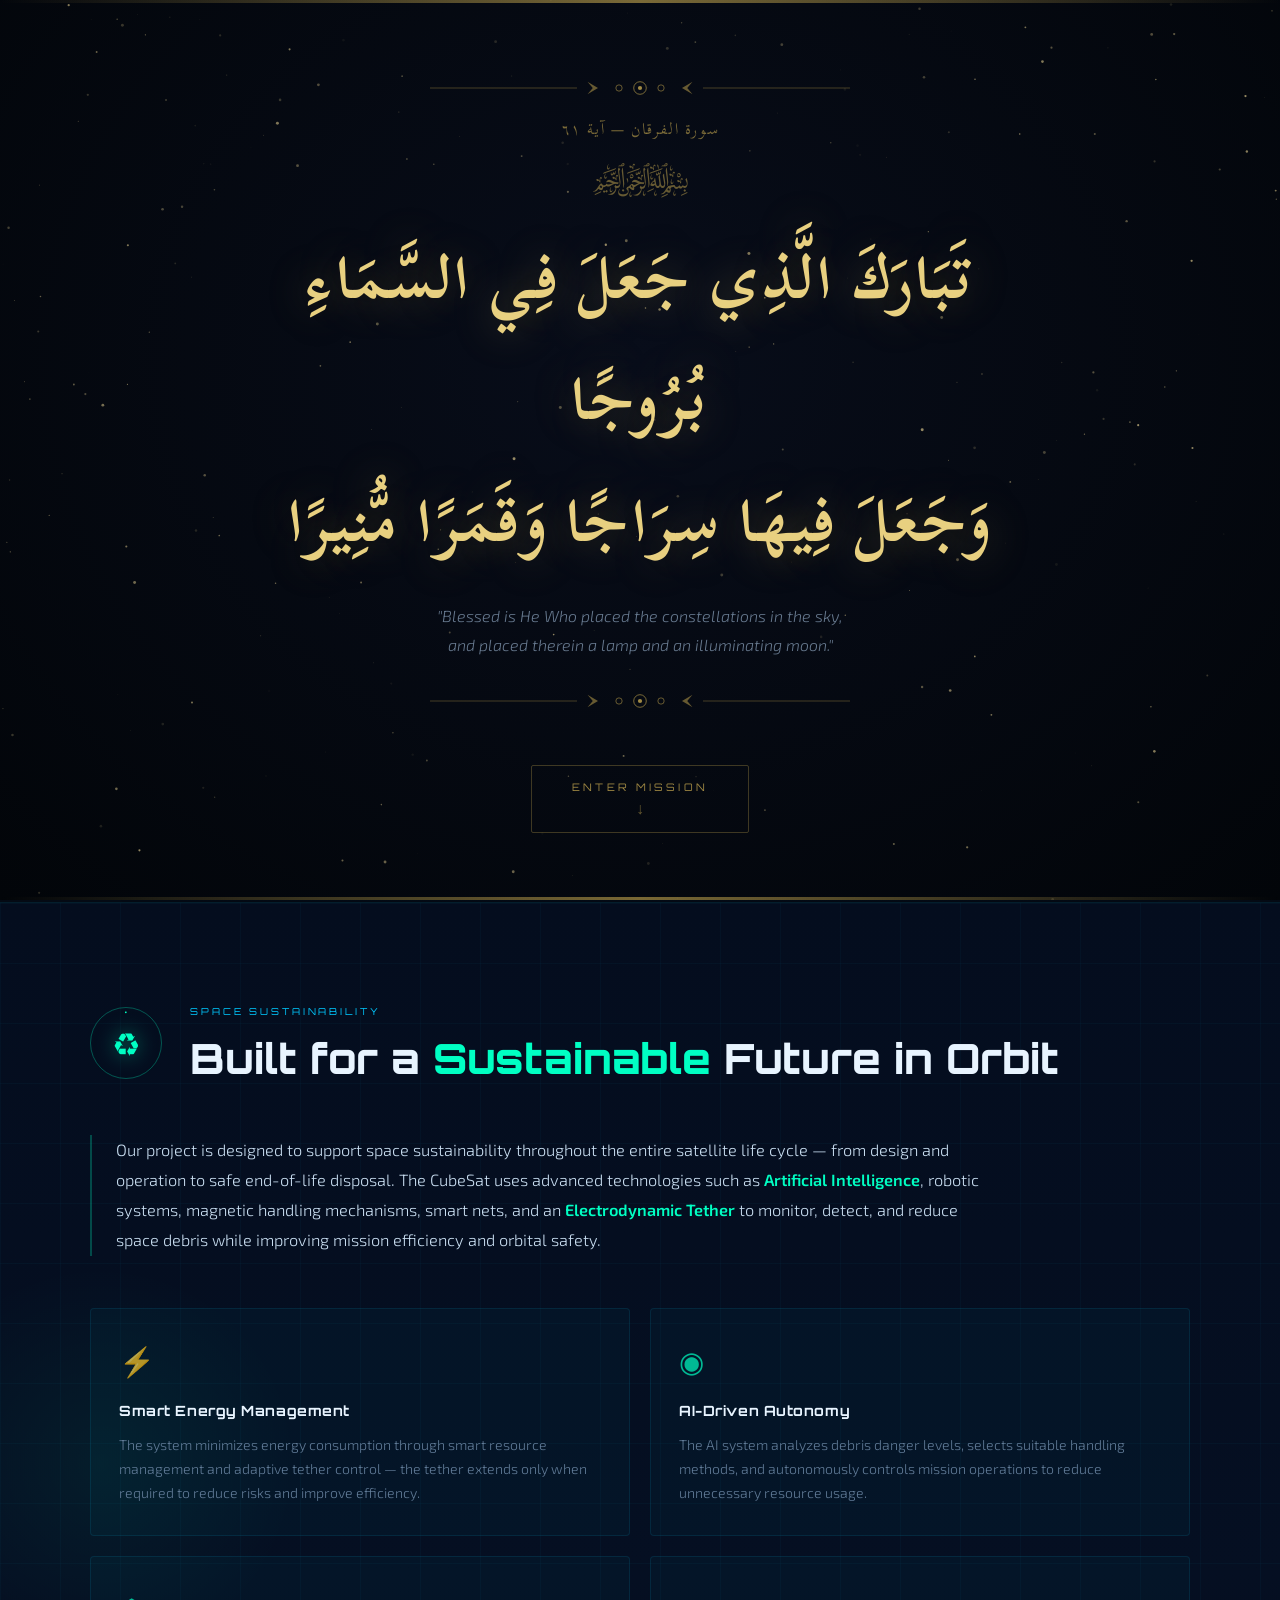
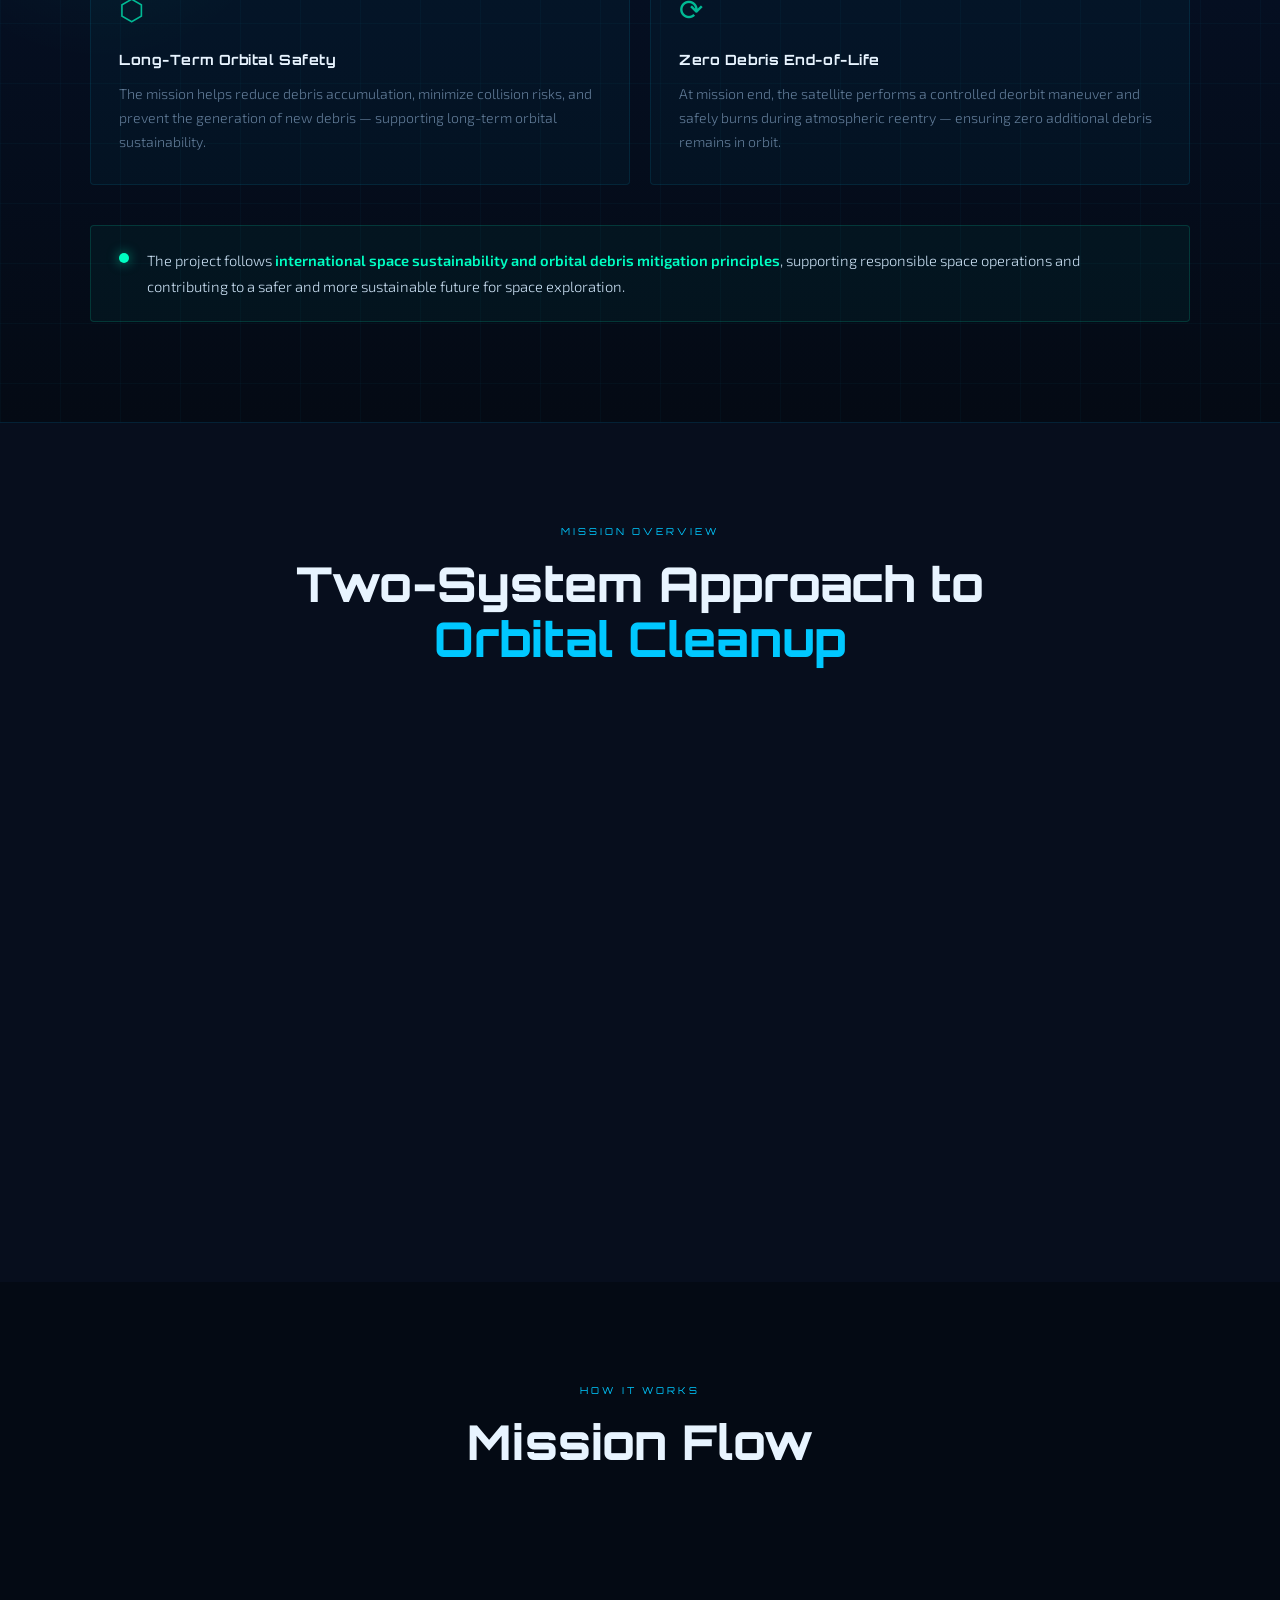
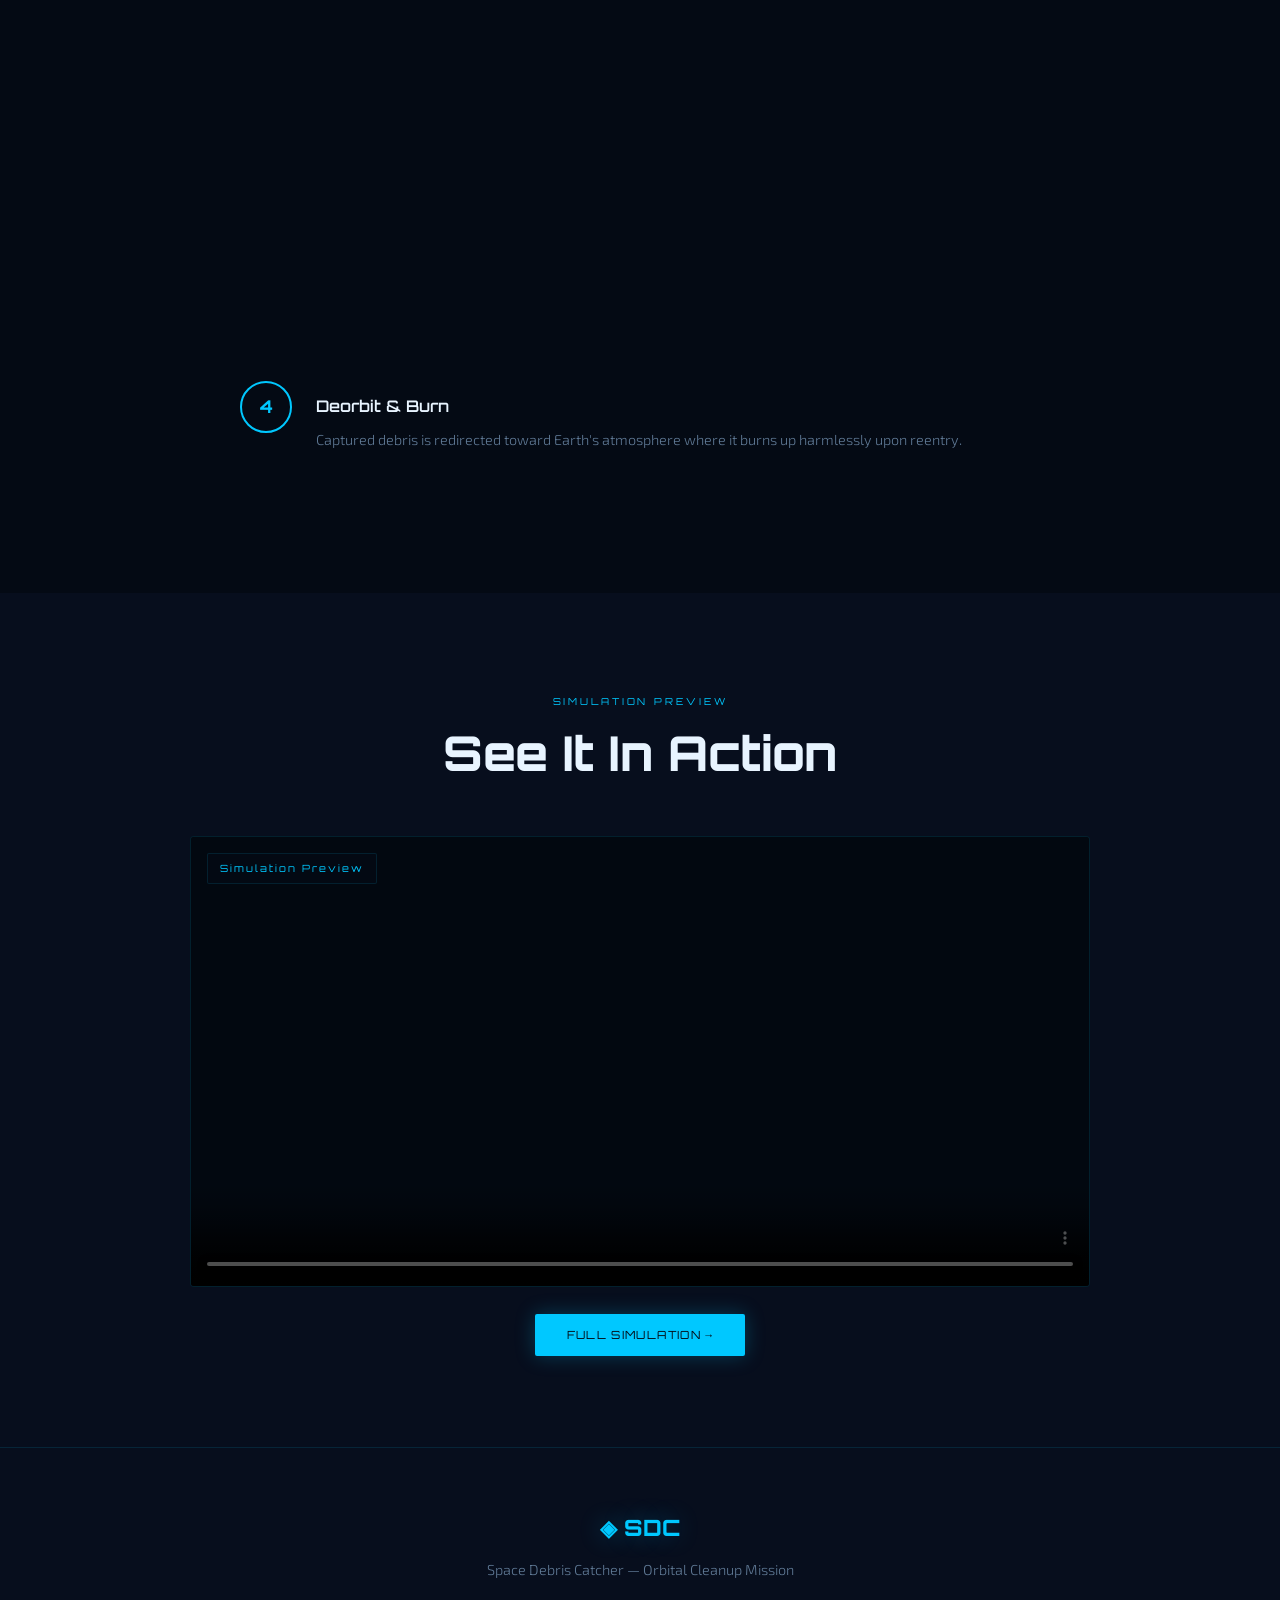
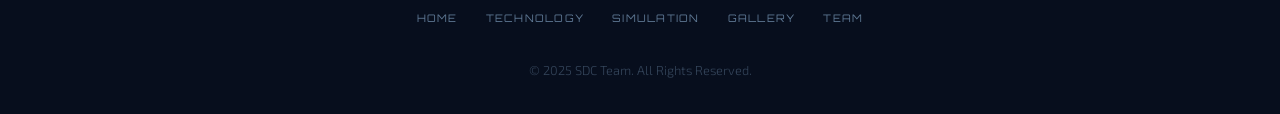
==== commit ac2cd7b8: "Add files via upload" ====
--- a/index.html
+++ b/index.html
@@ -3,17 +3,308 @@
 <head>
   <meta charset="UTF-8" />
   <meta name="viewport" content="width=device-width, initial-scale=1.0"/>
-  <title>Space Debris Catcher — ASTRA ٍِMission</title>
+  <title>Space Debris Catcher — SDC Mission</title>
   <link rel="stylesheet" href="style.css"/>
   <link href="https://fonts.googleapis.com/css2?family=Orbitron:wght@400;600;800;900&family=Exo+2:ital,wght@0,300;0,400;0,600;1,300&display=swap" rel="stylesheet"/>
 </head>
 <body>
 
+<!-- ═══════════════════════════════════════════
+     QURAN VERSE — OPENING SCREEN
+════════════════════════════════════════════ -->
+<div class="quran-screen" id="quranScreen">
+  <canvas class="quran-stars" id="quranStars"></canvas>
+
+  <!-- decorative top line -->
+  <div class="quran-topline"></div>
+
+  <!-- ornament top -->
+  <div class="quran-ornament top">
+    <svg viewBox="0 0 400 40" xmlns="http://www.w3.org/2000/svg">
+      <line x1="0" y1="20" x2="140" y2="20" stroke="rgba(200,170,80,0.4)" stroke-width="0.8"/>
+      <polygon points="160,20 150,14 155,20 150,26" fill="rgba(200,170,80,0.5)"/>
+      <circle cx="180" cy="20" r="3" fill="none" stroke="rgba(200,170,80,0.6)" stroke-width="0.8"/>
+      <circle cx="200" cy="20" r="6" fill="none" stroke="rgba(200,170,80,0.7)" stroke-width="0.8"/>
+      <circle cx="200" cy="20" r="2" fill="rgba(200,170,80,0.8)"/>
+      <circle cx="220" cy="20" r="3" fill="none" stroke="rgba(200,170,80,0.6)" stroke-width="0.8"/>
+      <polygon points="240,20 250,14 245,20 250,26" fill="rgba(200,170,80,0.5)"/>
+      <line x1="260" y1="20" x2="400" y2="20" stroke="rgba(200,170,80,0.4)" stroke-width="0.8"/>
+    </svg>
+  </div>
+
+  <div class="quran-content">
+    <!-- Surah label -->
+    <div class="quran-surah-label">سورة الفرقان — آية ٦١</div>
+
+    <!-- The Verse -->
+    <div class="quran-verse-wrap">
+      <div class="quran-bismillah">﷽</div>
+      <p class="quran-verse" lang="ar" dir="rtl">
+        تَبَارَكَ الَّذِي جَعَلَ فِي السَّمَاءِ بُرُوجًا
+        <br/>
+        وَجَعَلَ فِيهَا سِرَاجًا وَقَمَرًا مُّنِيرًا
+      </p>
+    </div>
+
+    <!-- Translation -->
+    <div class="quran-translation">
+      "Blessed is He Who placed the constellations in the sky,<br/>
+      and placed therein a lamp and an illuminating moon."
+    </div>
+
+    <!-- ornament bottom -->
+    <div class="quran-ornament bottom">
+      <svg viewBox="0 0 400 40" xmlns="http://www.w3.org/2000/svg">
+        <line x1="0" y1="20" x2="140" y2="20" stroke="rgba(200,170,80,0.4)" stroke-width="0.8"/>
+        <polygon points="160,20 150,14 155,20 150,26" fill="rgba(200,170,80,0.5)"/>
+        <circle cx="180" cy="20" r="3" fill="none" stroke="rgba(200,170,80,0.6)" stroke-width="0.8"/>
+        <circle cx="200" cy="20" r="6" fill="none" stroke="rgba(200,170,80,0.7)" stroke-width="0.8"/>
+        <circle cx="200" cy="20" r="2" fill="rgba(200,170,80,0.8)"/>
+        <circle cx="220" cy="20" r="3" fill="none" stroke="rgba(200,170,80,0.6)" stroke-width="0.8"/>
+        <polygon points="240,20 250,14 245,20 250,26" fill="rgba(200,170,80,0.5)"/>
+        <line x1="260" y1="20" x2="400" y2="20" stroke="rgba(200,170,80,0.4)" stroke-width="0.8"/>
+      </svg>
+    </div>
+
+    <!-- Enter button -->
+    <button class="quran-enter" onclick="enterSite()">
+      <span class="enter-text">ENTER MISSION</span>
+      <span class="enter-arrow">↓</span>
+    </button>
+  </div>
+
+  <!-- decorative bottom line -->
+  <div class="quran-topline bottom-line"></div>
+</div>
+
+<style>
+/* ══════════════════════════════════════
+   QURAN SCREEN
+══════════════════════════════════════ */
+@import url('https://fonts.googleapis.com/css2?family=Scheherazade+New:wght@400;700&display=swap');
+
+.quran-screen {
+  position: fixed;
+  inset: 0;
+  z-index: 9999;
+  background: radial-gradient(ellipse at 50% 40%, #080d1a 0%, #020509 100%);
+  display: flex;
+  flex-direction: column;
+  align-items: center;
+  justify-content: center;
+  overflow: hidden;
+  transition: opacity 1s ease, visibility 1s ease;
+}
+
+.quran-screen.fade-out {
+  opacity: 0;
+  visibility: hidden;
+  pointer-events: none;
+}
+
+/* starfield */
+.quran-stars {
+  position: absolute;
+  inset: 0;
+  width: 100%; height: 100%;
+  z-index: 0;
+}
+
+/* top / bottom golden lines */
+.quran-topline {
+  position: absolute;
+  top: 0; left: 0; right: 0;
+  height: 3px;
+  background: linear-gradient(90deg, transparent, rgba(200,170,80,0.6), transparent);
+}
+.bottom-line { top: auto; bottom: 0; }
+
+/* ornaments */
+.quran-ornament {
+  width: min(420px, 90vw);
+  opacity: 0;
+  animation: fadeUp 1s 0.6s ease forwards;
+}
+.quran-ornament.bottom {
+  animation-delay: 0.9s;
+}
+.quran-ornament svg { width: 100%; height: auto; }
+
+/* content wrapper */
+.quran-content {
+  position: relative;
+  z-index: 2;
+  display: flex;
+  flex-direction: column;
+  align-items: center;
+  gap: 20px;
+  padding: 0 24px;
+  text-align: center;
+  max-width: 820px;
+}
+
+/* surah label */
+.quran-surah-label {
+  font-family: 'Scheherazade New', 'Traditional Arabic', serif;
+  font-size: 1rem;
+  color: rgba(200,170,80,0.6);
+  letter-spacing: 0.1em;
+  opacity: 0;
+  animation: fadeUp 1s 0.3s ease forwards;
+}
+
+/* verse container */
+.quran-verse-wrap {
+  display: flex;
+  flex-direction: column;
+  align-items: center;
+  gap: 16px;
+  opacity: 0;
+  animation: fadeUp 1.2s 0.5s ease forwards;
+}
+
+/* bismillah */
+.quran-bismillah {
+  font-family: 'Scheherazade New', 'Traditional Arabic', serif;
+  font-size: clamp(1.6rem, 4vw, 2.4rem);
+  color: rgba(200,170,80,0.5);
+  line-height: 1;
+}
+
+/* THE VERSE */
+.quran-verse {
+  font-family: 'Scheherazade New', 'Traditional Arabic', 'Amiri', serif;
+  font-size: clamp(1.9rem, 5.5vw, 3.8rem);
+  font-weight: 700;
+  color: #e8d080;
+  line-height: 2;
+  letter-spacing: 0.04em;
+  text-shadow:
+    0 0 40px rgba(200,170,80,0.35),
+    0 0 80px rgba(200,170,80,0.12);
+  direction: rtl;
+  unicode-bidi: bidi-override;
+}
+
+/* translation */
+.quran-translation {
+  font-family: 'Exo 2', sans-serif;
+  font-size: clamp(0.82rem, 2vw, 1rem);
+  font-style: italic;
+  font-weight: 300;
+  color: rgba(180,210,240,0.55);
+  line-height: 1.8;
+  opacity: 0;
+  animation: fadeUp 1s 1s ease forwards;
+  max-width: 560px;
+}
+
+/* enter button */
+.quran-enter {
+  margin-top: 16px;
+  display: flex;
+  flex-direction: column;
+  align-items: center;
+  gap: 6px;
+  background: none;
+  border: 1px solid rgba(200,170,80,0.3);
+  border-radius: 2px;
+  padding: 14px 40px;
+  cursor: pointer;
+  opacity: 0;
+  animation: fadeUp 1s 1.4s ease forwards;
+  transition: border-color 0.3s, background 0.3s;
+  position: relative;
+  overflow: hidden;
+}
+
+.quran-enter::before {
+  content: '';
+  position: absolute;
+  inset: 0;
+  background: linear-gradient(135deg, rgba(200,170,80,0.06), transparent);
+  opacity: 0;
+  transition: opacity 0.3s;
+}
+
+.quran-enter:hover {
+  border-color: rgba(200,170,80,0.7);
+  background: rgba(200,170,80,0.06);
+}
+
+.quran-enter:hover::before { opacity: 1; }
+
+.enter-text {
+  font-family: 'Orbitron', monospace;
+  font-size: 0.65rem;
+  letter-spacing: 0.3em;
+  color: rgba(200,170,80,0.8);
+  text-transform: uppercase;
+}
+
+.enter-arrow {
+  font-size: 1rem;
+  color: rgba(200,170,80,0.5);
+  animation: arrowBounce 1.8s ease-in-out infinite;
+}
+
+@keyframes arrowBounce {
+  0%,100% { transform: translateY(0); }
+  50%      { transform: translateY(5px); }
+}
+
+@keyframes fadeUp {
+  from { opacity: 0; transform: translateY(20px); }
+  to   { opacity: 1; transform: translateY(0); }
+}
+</style>
+
+<script>
+/* ── Quran screen starfield ── */
+(function(){
+  const c = document.getElementById('quranStars');
+  if(!c) return;
+  const ctx = c.getContext('2d');
+  let W, H, stars=[];
+  function resize(){ W=c.width=c.offsetWidth; H=c.height=c.offsetHeight; }
+  function init(){
+    resize();
+    stars=[];
+    for(let i=0;i<260;i++) stars.push({
+      x:Math.random()*W, y:Math.random()*H,
+      r:Math.random()*1.3+0.2,
+      a:Math.random(), s:Math.random()*0.3+0.05,
+      t:Math.random()*0.015+0.003, d:Math.random()>0.5?1:-1
+    });
+  }
+  function draw(){
+    ctx.clearRect(0,0,W,H);
+    stars.forEach(s=>{
+      s.a+=s.t*s.d; if(s.a<=0.05||s.a>=1) s.d*=-1;
+      s.y+=s.s; if(s.y>H){s.y=0;s.x=Math.random()*W;}
+      ctx.beginPath(); ctx.arc(s.x,s.y,s.r,0,Math.PI*2);
+      ctx.fillStyle=`rgba(220,200,140,${s.a*0.7})`; ctx.fill();
+    });
+    requestAnimationFrame(draw);
+  }
+  window.addEventListener('resize', init);
+  init(); draw();
+})();
+
+/* ── Enter site ── */
+function enterSite(){
+  document.getElementById('quranScreen').classList.add('fade-out');
+  setTimeout(()=>{
+    document.getElementById('quranScreen').style.display='none';
+  }, 1000);
+}
+</script>
+
 <!-- NAVBAR -->
 <nav class="navbar" id="navbar">
   <div class="nav-logo">
     <span class="logo-icon">◈</span>
-    <span>ASTRA</span>
+    <span>SDC</span>
   </div>
   <ul class="nav-links">
     <li><a href="index.html" class="active">Home</a></li>
@@ -431,7 +722,7 @@
 
 <!-- FOOTER -->
 <footer class="footer">
-  <div class="footer-logo">◈ ASTRA</div>
+  <div class="footer-logo">◈ SDC</div>
   <p>Space Debris Catcher — Orbital Cleanup Mission</p>
   <div class="footer-links">
     <a href="index.html">Home</a>
@@ -440,7 +731,7 @@
     <a href="gallery.html">Gallery</a>
     <a href="team.html">Team</a>
   </div>
-  <div class="footer-copy">© 2026 ASTRA Team. All Rights Reserved.</div>
+  <div class="footer-copy">© 2025 SDC Team. All Rights Reserved.</div>
 </footer>
 
 <script src="main.js"></script>
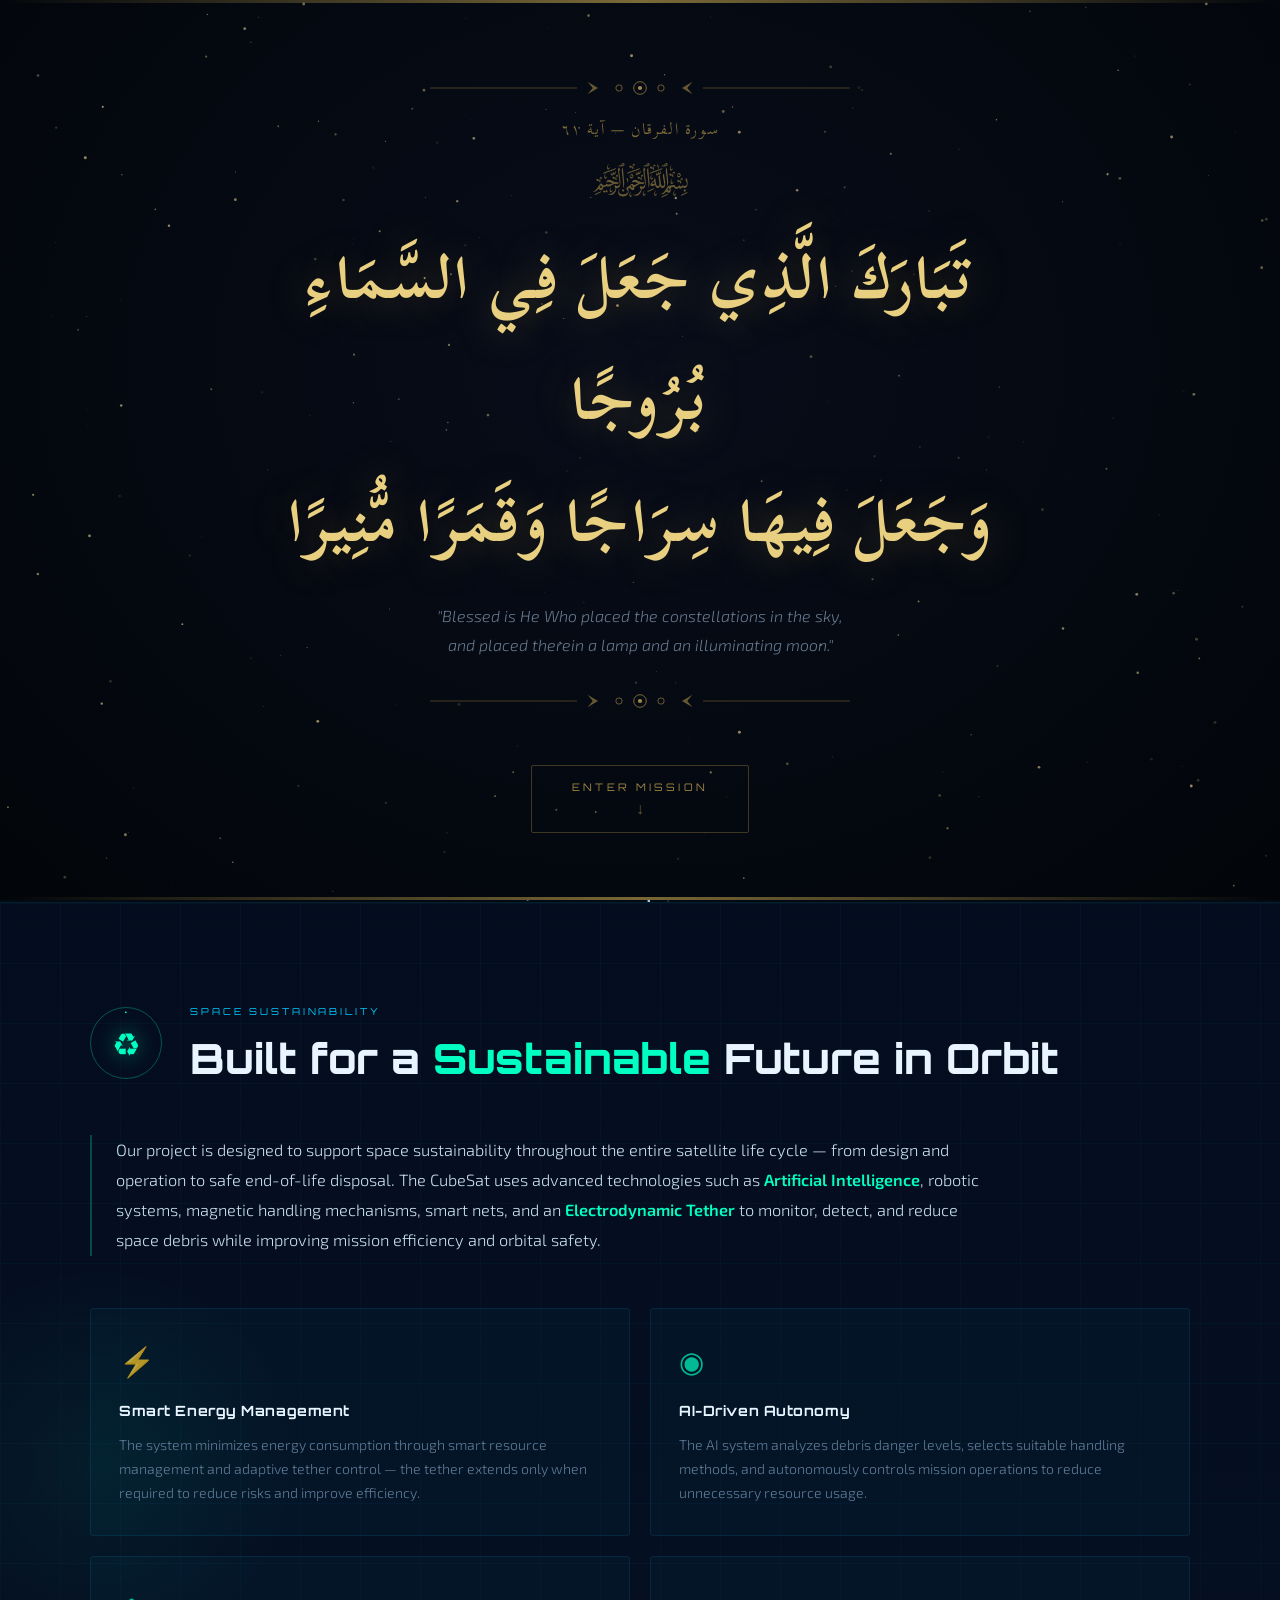
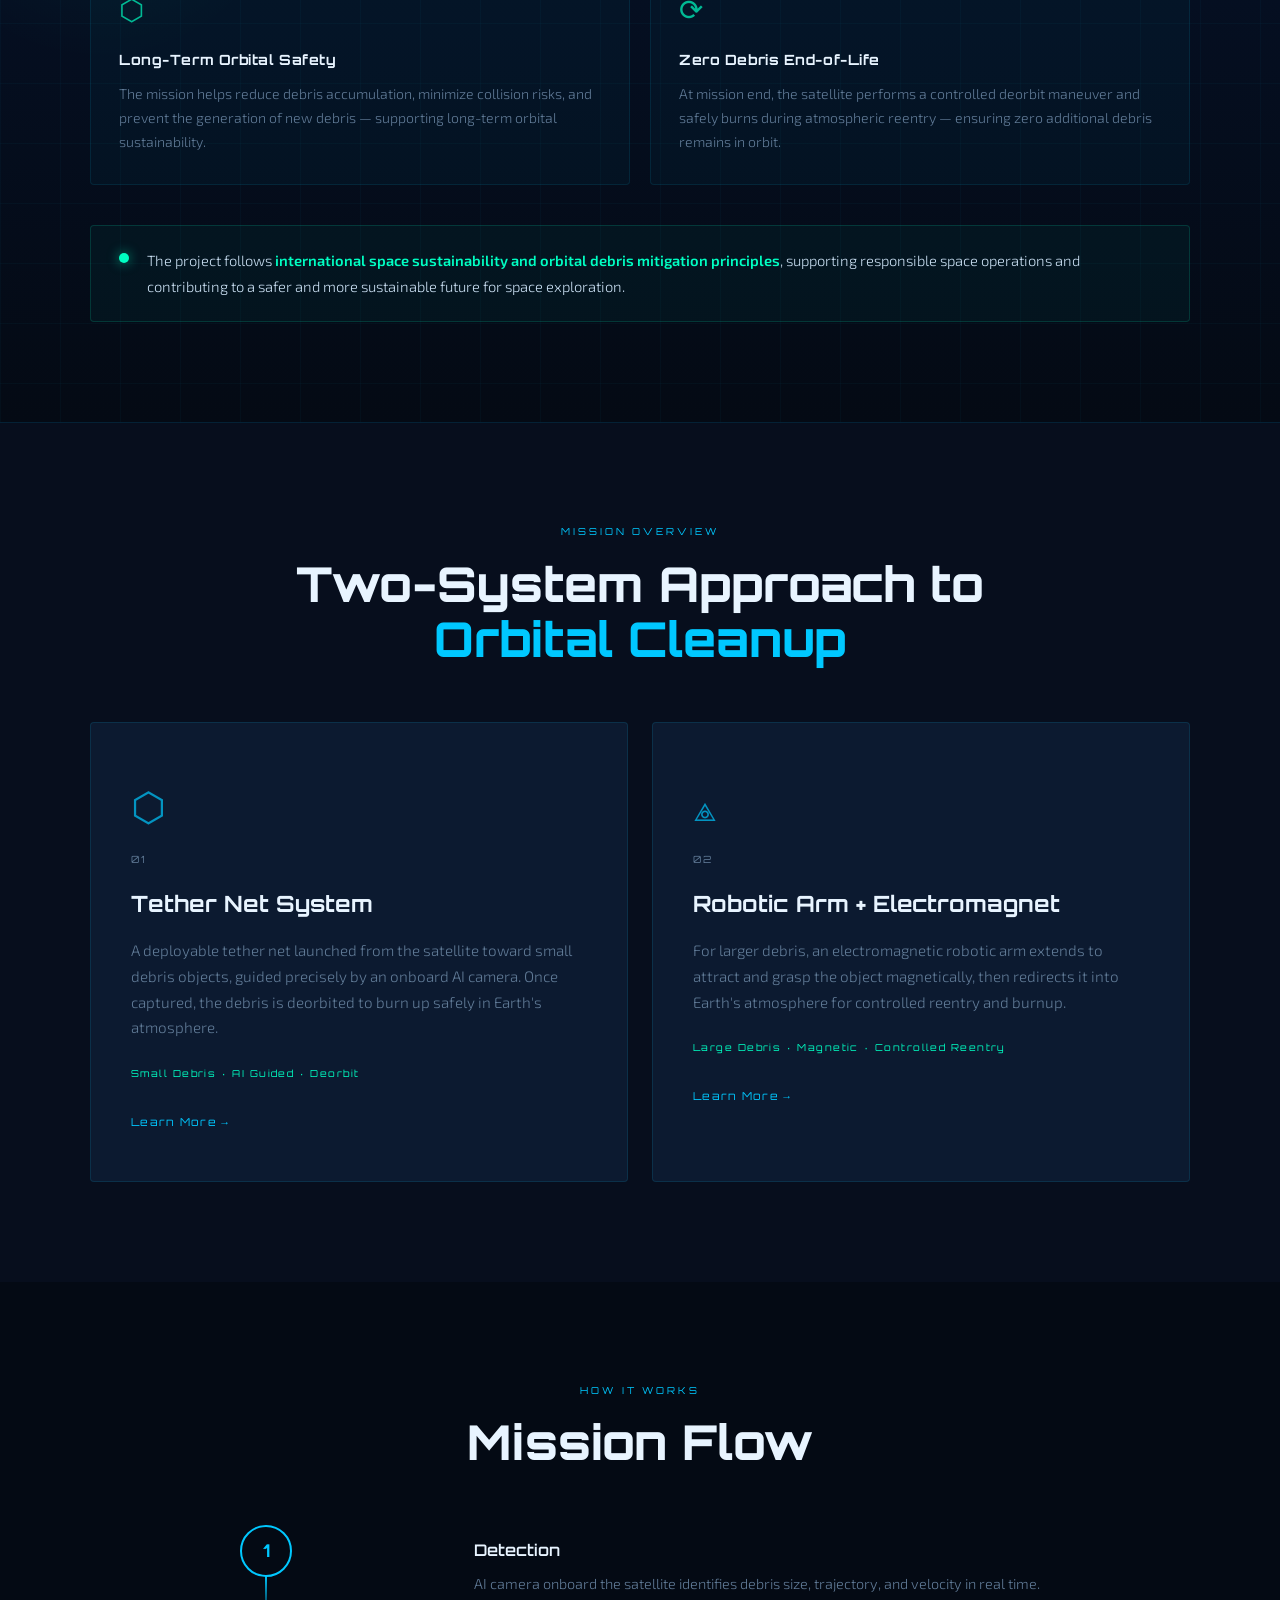
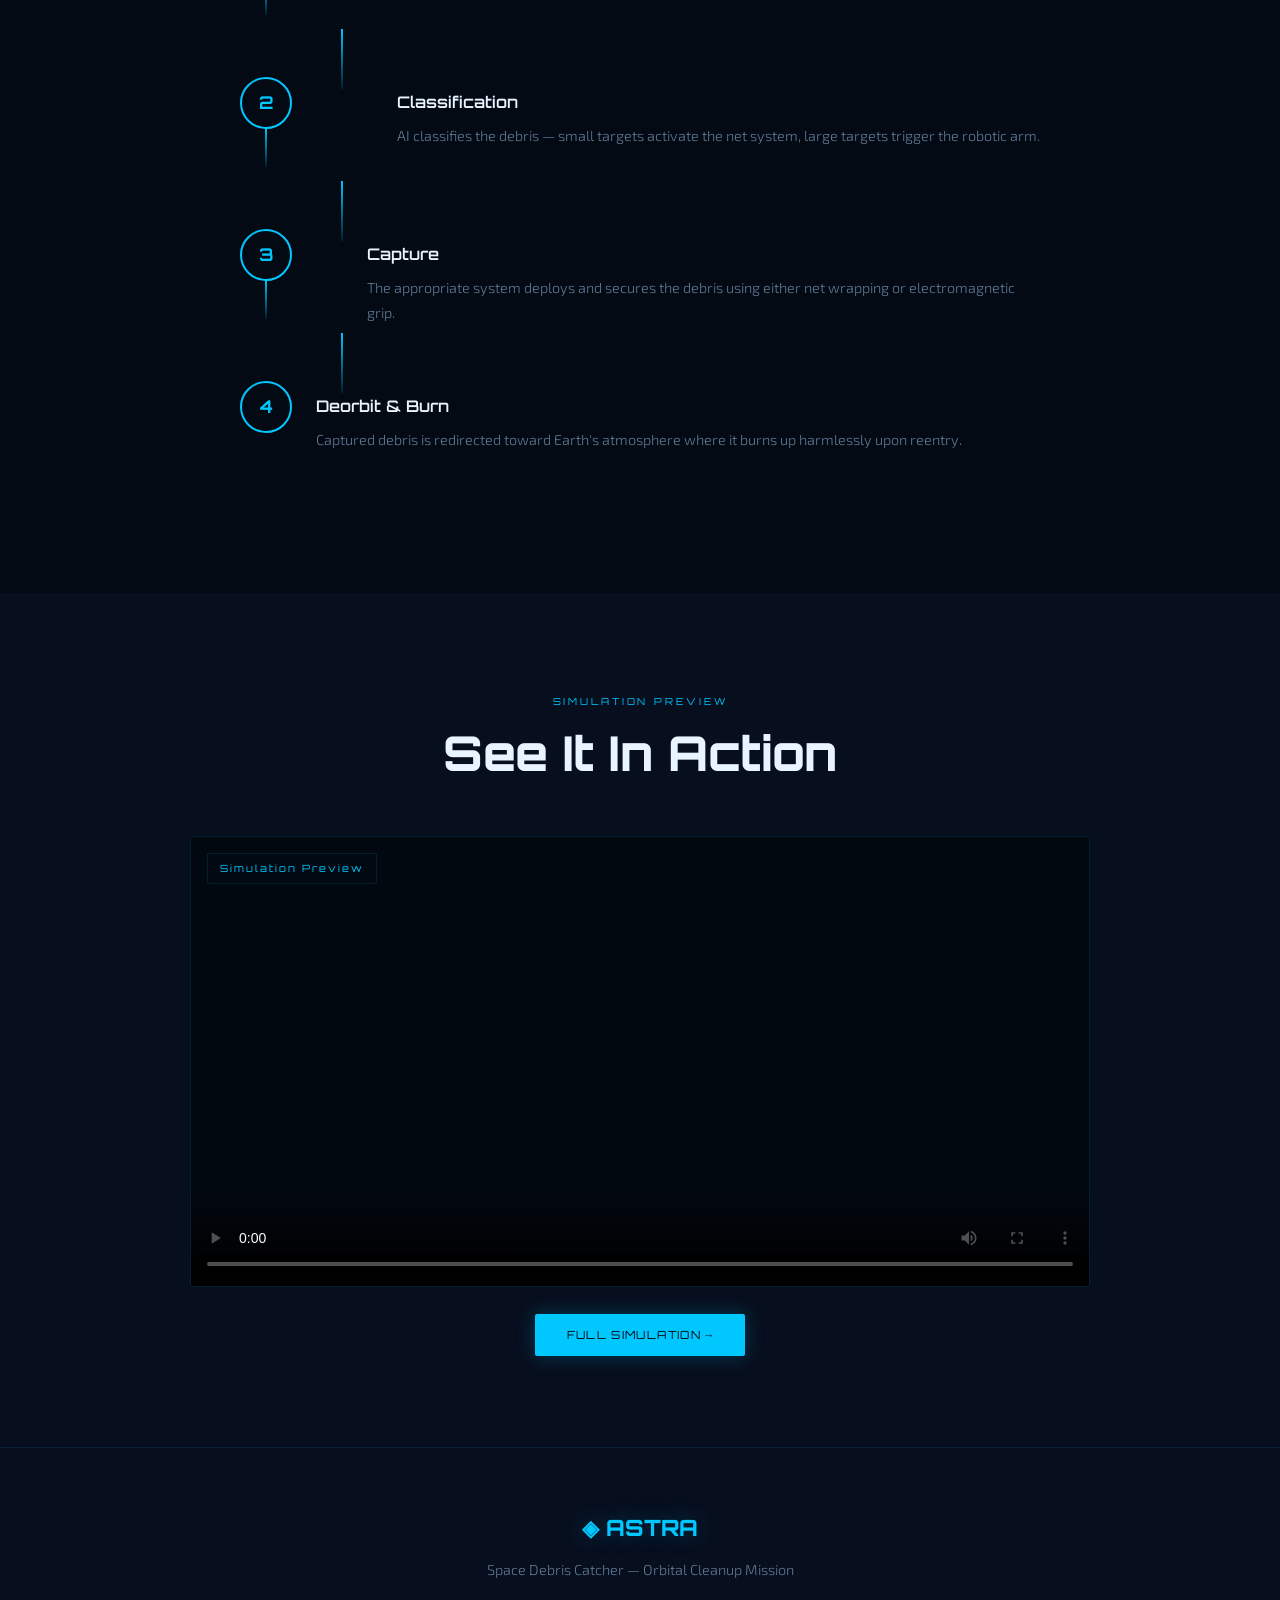
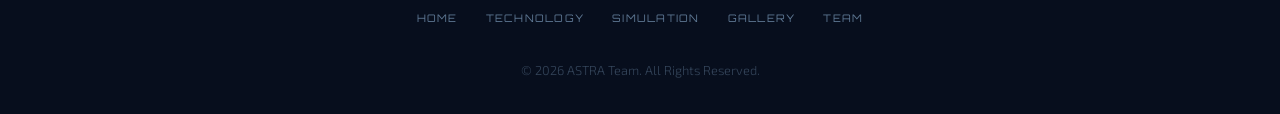
==== commit 5fdca58e: "Add files via upload" ====
--- a/index.html
+++ b/index.html
@@ -3,7 +3,7 @@
 <head>
   <meta charset="UTF-8" />
   <meta name="viewport" content="width=device-width, initial-scale=1.0"/>
-  <title>Space Debris Catcher — SDC Mission</title>
+  <title>Space Debris Catcher — ASTRA Mission</title>
   <link rel="stylesheet" href="style.css"/>
   <link href="https://fonts.googleapis.com/css2?family=Orbitron:wght@400;600;800;900&family=Exo+2:ital,wght@0,300;0,400;0,600;1,300&display=swap" rel="stylesheet"/>
 </head>
@@ -304,7 +304,7 @@
 <nav class="navbar" id="navbar">
   <div class="nav-logo">
     <span class="logo-icon">◈</span>
-    <span>SDC</span>
+    <span>ASTRA</span>
   </div>
   <ul class="nav-links">
     <li><a href="index.html" class="active">Home</a></li>
@@ -722,7 +722,7 @@
 
 <!-- FOOTER -->
 <footer class="footer">
-  <div class="footer-logo">◈ SDC</div>
+  <div class="footer-logo">◈ ASTRA</div>
   <p>Space Debris Catcher — Orbital Cleanup Mission</p>
   <div class="footer-links">
     <a href="index.html">Home</a>
@@ -731,7 +731,7 @@
     <a href="gallery.html">Gallery</a>
     <a href="team.html">Team</a>
   </div>
-  <div class="footer-copy">© 2025 SDC Team. All Rights Reserved.</div>
+  <div class="footer-copy">© 2026 ASTRA Team. All Rights Reserved.</div>
 </footer>
 
 <script src="main.js"></script>
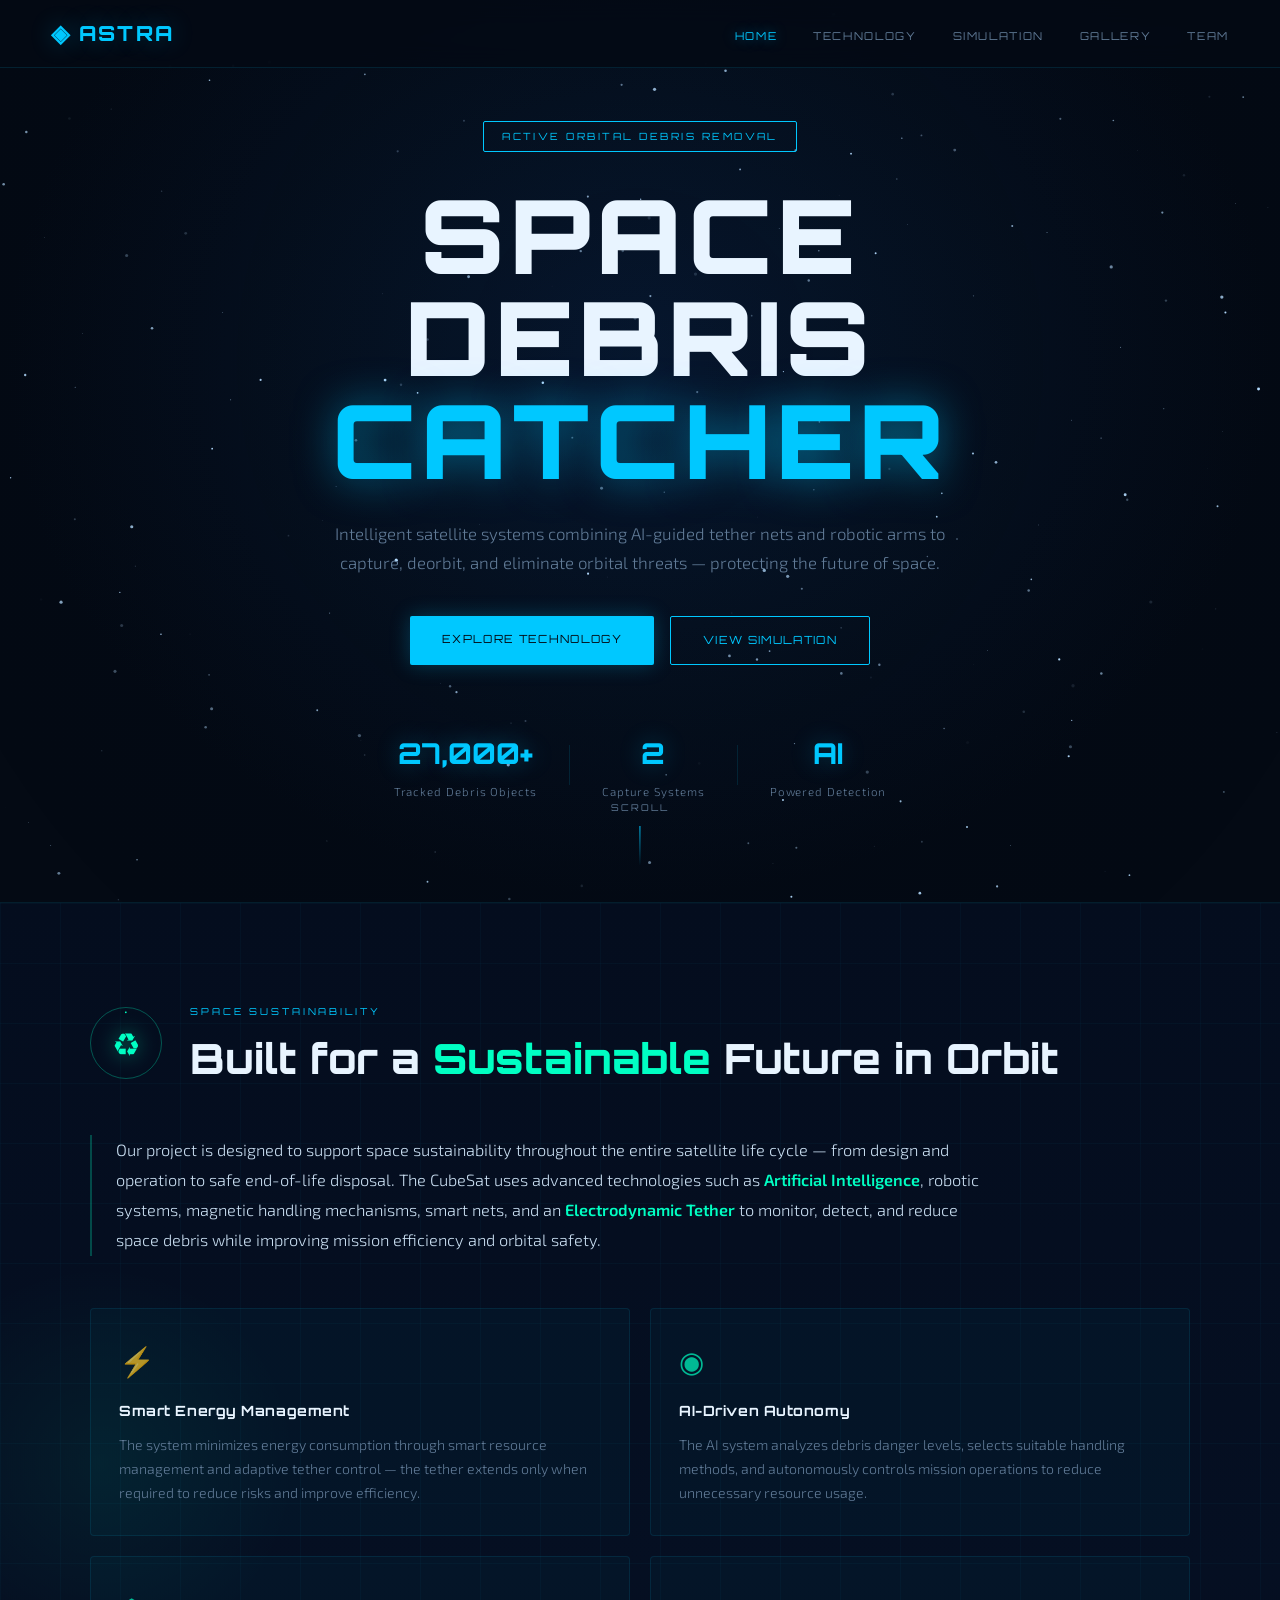
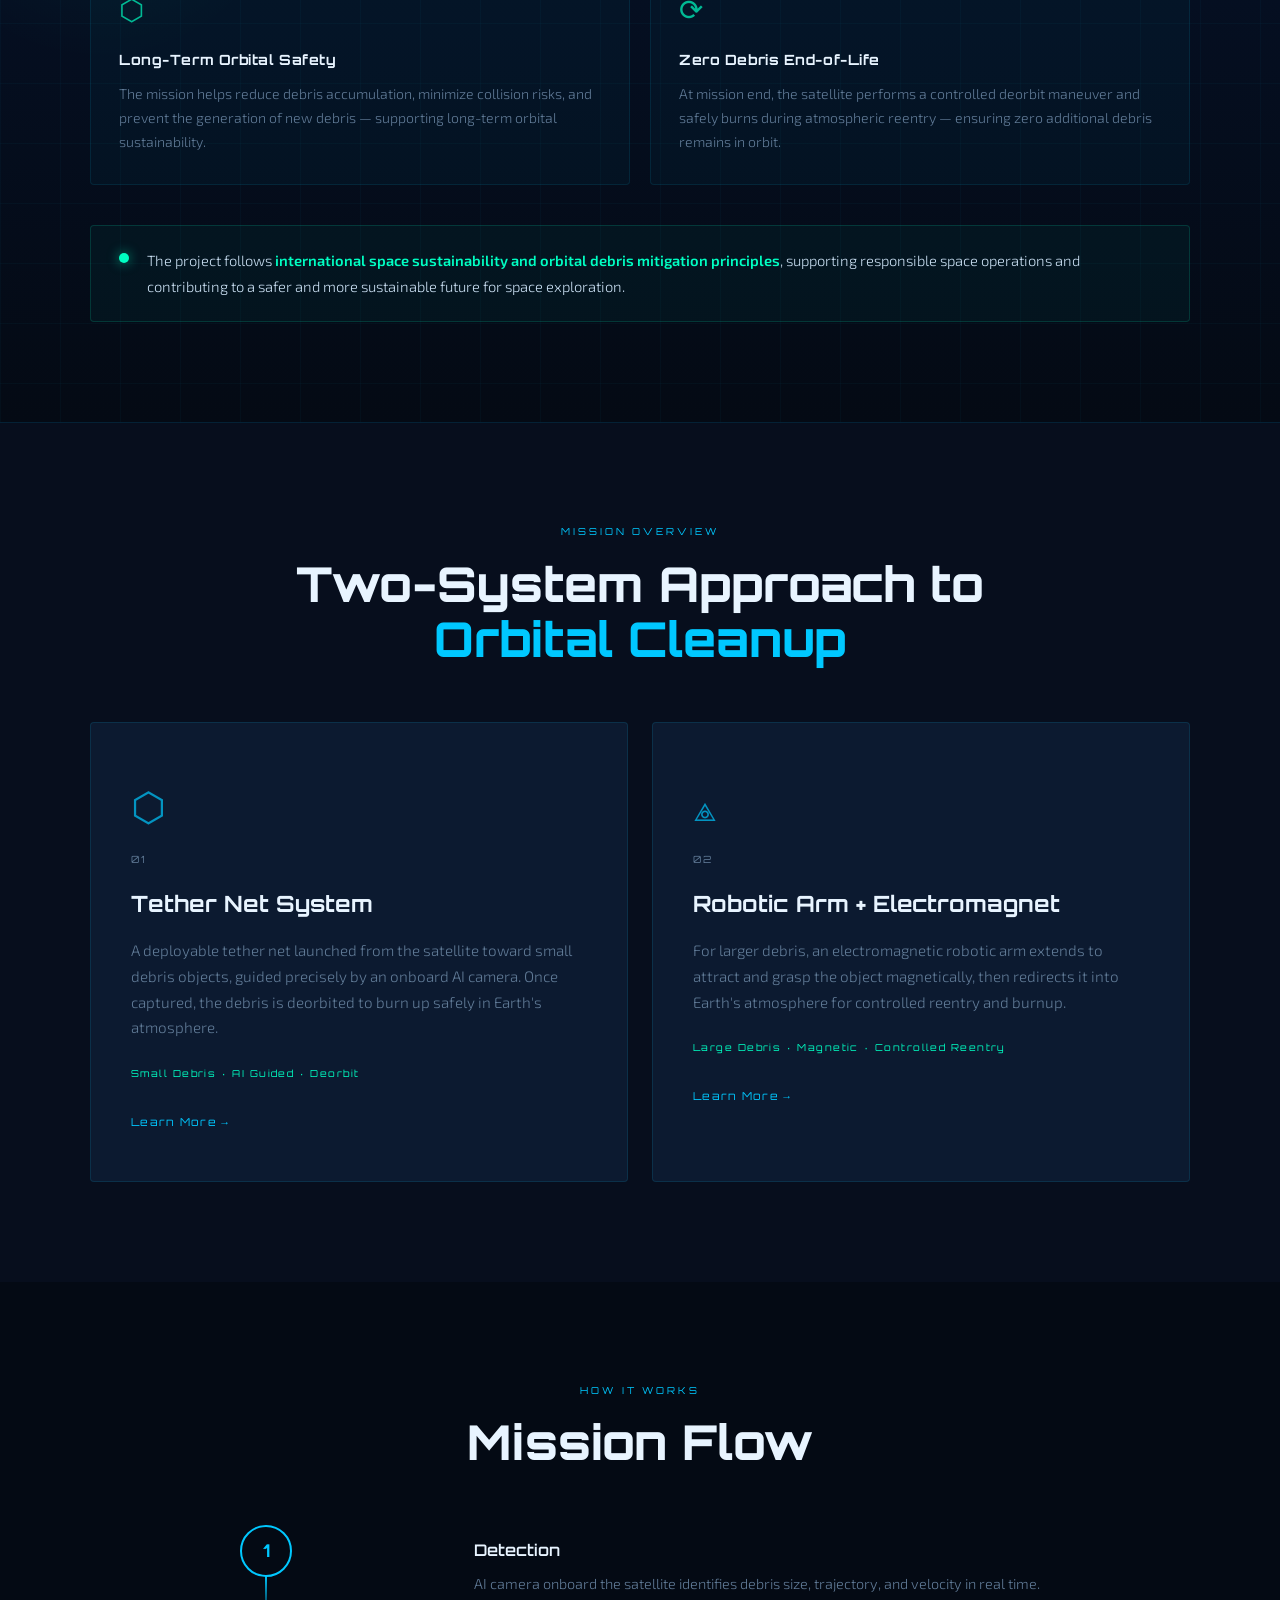
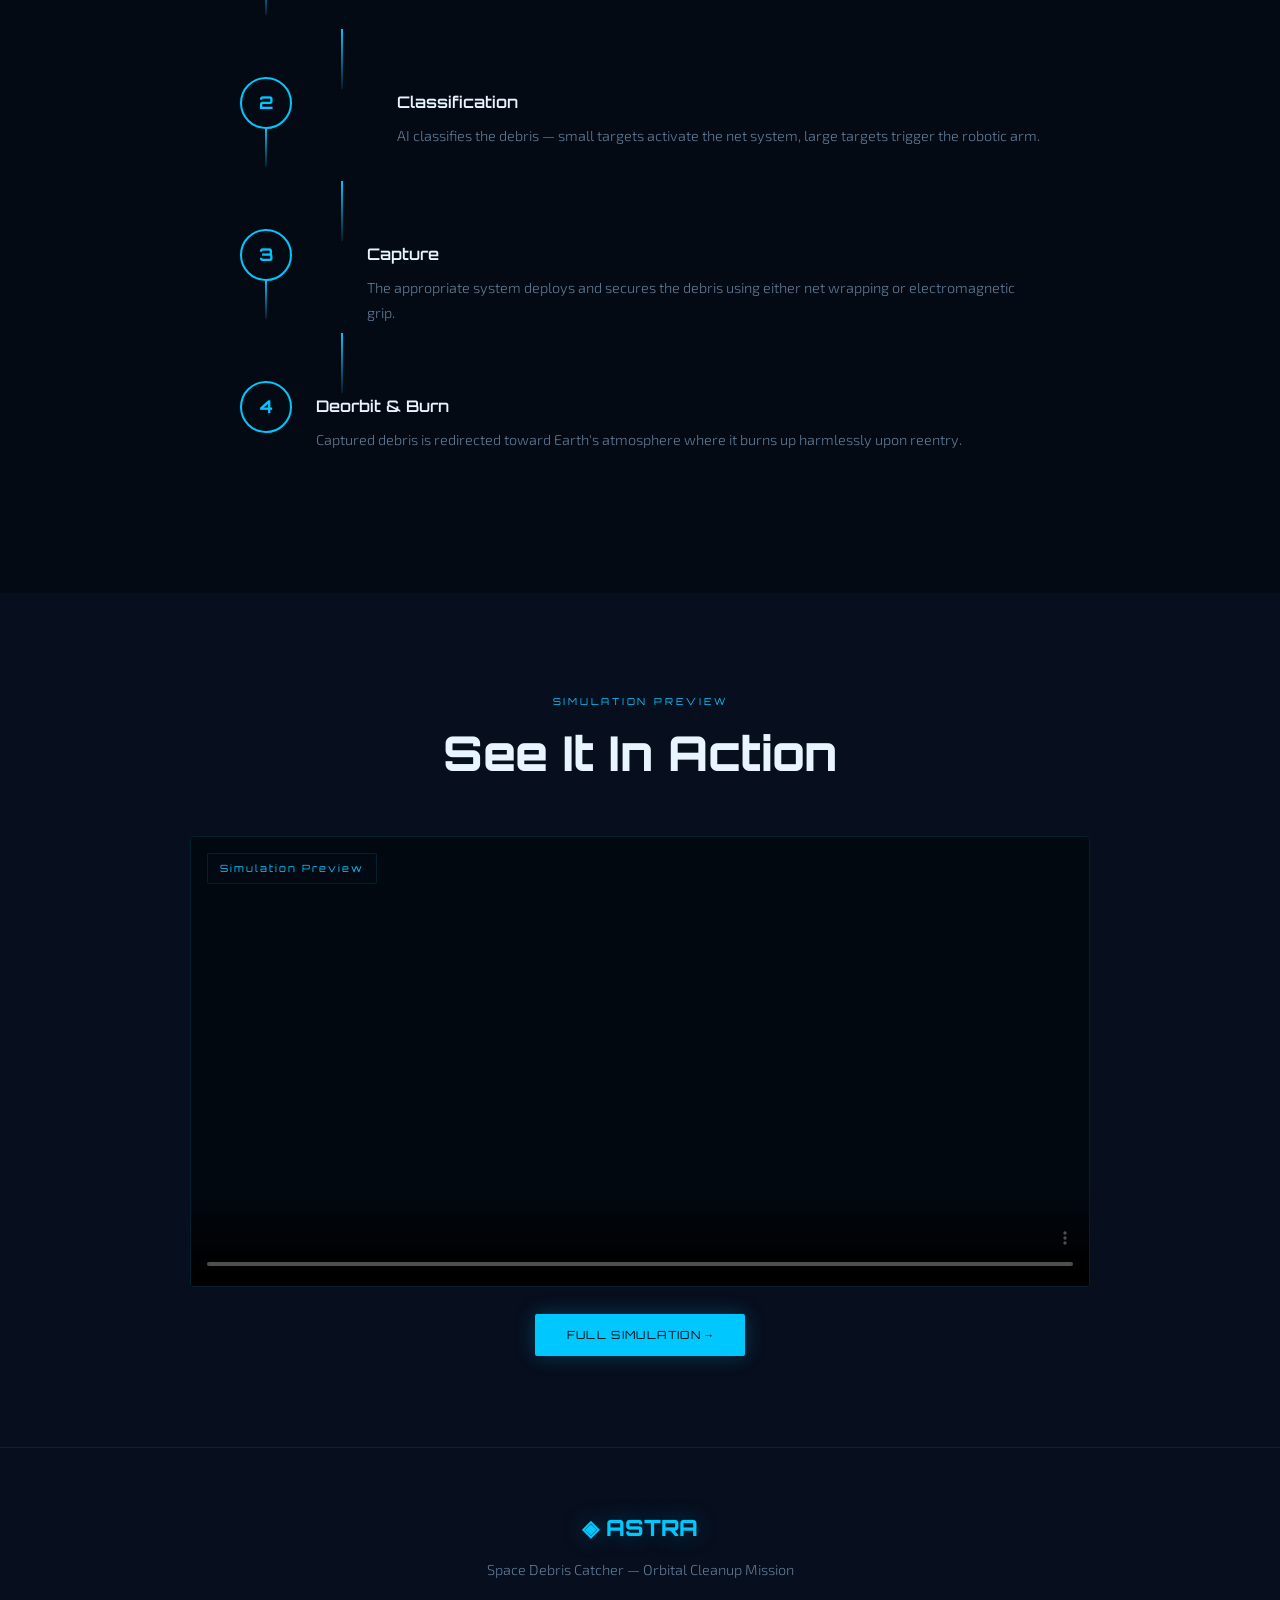
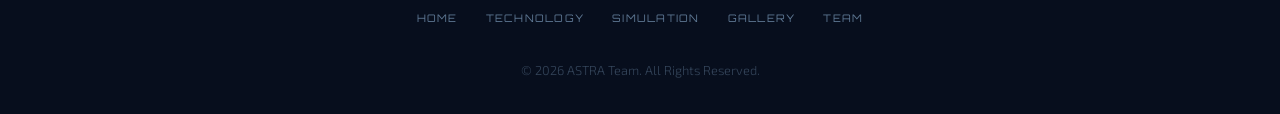
==== commit 915d64a7: "Add files via upload" ====
--- a/index.html
+++ b/index.html
@@ -3,302 +3,11 @@
 <head>
   <meta charset="UTF-8" />
   <meta name="viewport" content="width=device-width, initial-scale=1.0"/>
-  <title>Space Debris Catcher — ASTRA Mission</title>
+  <title>Space Debris Catcher — ASTRA ٍِMission</title>
   <link rel="stylesheet" href="style.css"/>
   <link href="https://fonts.googleapis.com/css2?family=Orbitron:wght@400;600;800;900&family=Exo+2:ital,wght@0,300;0,400;0,600;1,300&display=swap" rel="stylesheet"/>
 </head>
 <body>
-
-<!-- ═══════════════════════════════════════════
-     QURAN VERSE — OPENING SCREEN
-════════════════════════════════════════════ -->
-<div class="quran-screen" id="quranScreen">
-  <canvas class="quran-stars" id="quranStars"></canvas>
-
-  <!-- decorative top line -->
-  <div class="quran-topline"></div>
-
-  <!-- ornament top -->
-  <div class="quran-ornament top">
-    <svg viewBox="0 0 400 40" xmlns="http://www.w3.org/2000/svg">
-      <line x1="0" y1="20" x2="140" y2="20" stroke="rgba(200,170,80,0.4)" stroke-width="0.8"/>
-      <polygon points="160,20 150,14 155,20 150,26" fill="rgba(200,170,80,0.5)"/>
-      <circle cx="180" cy="20" r="3" fill="none" stroke="rgba(200,170,80,0.6)" stroke-width="0.8"/>
-      <circle cx="200" cy="20" r="6" fill="none" stroke="rgba(200,170,80,0.7)" stroke-width="0.8"/>
-      <circle cx="200" cy="20" r="2" fill="rgba(200,170,80,0.8)"/>
-      <circle cx="220" cy="20" r="3" fill="none" stroke="rgba(200,170,80,0.6)" stroke-width="0.8"/>
-      <polygon points="240,20 250,14 245,20 250,26" fill="rgba(200,170,80,0.5)"/>
-      <line x1="260" y1="20" x2="400" y2="20" stroke="rgba(200,170,80,0.4)" stroke-width="0.8"/>
-    </svg>
-  </div>
-
-  <div class="quran-content">
-    <!-- Surah label -->
-    <div class="quran-surah-label">سورة الفرقان — آية ٦١</div>
-
-    <!-- The Verse -->
-    <div class="quran-verse-wrap">
-      <div class="quran-bismillah">﷽</div>
-      <p class="quran-verse" lang="ar" dir="rtl">
-        تَبَارَكَ الَّذِي جَعَلَ فِي السَّمَاءِ بُرُوجًا
-        <br/>
-        وَجَعَلَ فِيهَا سِرَاجًا وَقَمَرًا مُّنِيرًا
-      </p>
-    </div>
-
-    <!-- Translation -->
-    <div class="quran-translation">
-      "Blessed is He Who placed the constellations in the sky,<br/>
-      and placed therein a lamp and an illuminating moon."
-    </div>
-
-    <!-- ornament bottom -->
-    <div class="quran-ornament bottom">
-      <svg viewBox="0 0 400 40" xmlns="http://www.w3.org/2000/svg">
-        <line x1="0" y1="20" x2="140" y2="20" stroke="rgba(200,170,80,0.4)" stroke-width="0.8"/>
-        <polygon points="160,20 150,14 155,20 150,26" fill="rgba(200,170,80,0.5)"/>
-        <circle cx="180" cy="20" r="3" fill="none" stroke="rgba(200,170,80,0.6)" stroke-width="0.8"/>
-        <circle cx="200" cy="20" r="6" fill="none" stroke="rgba(200,170,80,0.7)" stroke-width="0.8"/>
-        <circle cx="200" cy="20" r="2" fill="rgba(200,170,80,0.8)"/>
-        <circle cx="220" cy="20" r="3" fill="none" stroke="rgba(200,170,80,0.6)" stroke-width="0.8"/>
-        <polygon points="240,20 250,14 245,20 250,26" fill="rgba(200,170,80,0.5)"/>
-        <line x1="260" y1="20" x2="400" y2="20" stroke="rgba(200,170,80,0.4)" stroke-width="0.8"/>
-      </svg>
-    </div>
-
-    <!-- Enter button -->
-    <button class="quran-enter" onclick="enterSite()">
-      <span class="enter-text">ENTER MISSION</span>
-      <span class="enter-arrow">↓</span>
-    </button>
-  </div>
-
-  <!-- decorative bottom line -->
-  <div class="quran-topline bottom-line"></div>
-</div>
-
-<style>
-/* ══════════════════════════════════════
-   QURAN SCREEN
-══════════════════════════════════════ */
-@import url('https://fonts.googleapis.com/css2?family=Scheherazade+New:wght@400;700&display=swap');
-
-.quran-screen {
-  position: fixed;
-  inset: 0;
-  z-index: 9999;
-  background: radial-gradient(ellipse at 50% 40%, #080d1a 0%, #020509 100%);
-  display: flex;
-  flex-direction: column;
-  align-items: center;
-  justify-content: center;
-  overflow: hidden;
-  transition: opacity 1s ease, visibility 1s ease;
-}
-
-.quran-screen.fade-out {
-  opacity: 0;
-  visibility: hidden;
-  pointer-events: none;
-}
-
-/* starfield */
-.quran-stars {
-  position: absolute;
-  inset: 0;
-  width: 100%; height: 100%;
-  z-index: 0;
-}
-
-/* top / bottom golden lines */
-.quran-topline {
-  position: absolute;
-  top: 0; left: 0; right: 0;
-  height: 3px;
-  background: linear-gradient(90deg, transparent, rgba(200,170,80,0.6), transparent);
-}
-.bottom-line { top: auto; bottom: 0; }
-
-/* ornaments */
-.quran-ornament {
-  width: min(420px, 90vw);
-  opacity: 0;
-  animation: fadeUp 1s 0.6s ease forwards;
-}
-.quran-ornament.bottom {
-  animation-delay: 0.9s;
-}
-.quran-ornament svg { width: 100%; height: auto; }
-
-/* content wrapper */
-.quran-content {
-  position: relative;
-  z-index: 2;
-  display: flex;
-  flex-direction: column;
-  align-items: center;
-  gap: 20px;
-  padding: 0 24px;
-  text-align: center;
-  max-width: 820px;
-}
-
-/* surah label */
-.quran-surah-label {
-  font-family: 'Scheherazade New', 'Traditional Arabic', serif;
-  font-size: 1rem;
-  color: rgba(200,170,80,0.6);
-  letter-spacing: 0.1em;
-  opacity: 0;
-  animation: fadeUp 1s 0.3s ease forwards;
-}
-
-/* verse container */
-.quran-verse-wrap {
-  display: flex;
-  flex-direction: column;
-  align-items: center;
-  gap: 16px;
-  opacity: 0;
-  animation: fadeUp 1.2s 0.5s ease forwards;
-}
-
-/* bismillah */
-.quran-bismillah {
-  font-family: 'Scheherazade New', 'Traditional Arabic', serif;
-  font-size: clamp(1.6rem, 4vw, 2.4rem);
-  color: rgba(200,170,80,0.5);
-  line-height: 1;
-}
-
-/* THE VERSE */
-.quran-verse {
-  font-family: 'Scheherazade New', 'Traditional Arabic', 'Amiri', serif;
-  font-size: clamp(1.9rem, 5.5vw, 3.8rem);
-  font-weight: 700;
-  color: #e8d080;
-  line-height: 2;
-  letter-spacing: 0.04em;
-  text-shadow:
-    0 0 40px rgba(200,170,80,0.35),
-    0 0 80px rgba(200,170,80,0.12);
-  direction: rtl;
-  unicode-bidi: bidi-override;
-}
-
-/* translation */
-.quran-translation {
-  font-family: 'Exo 2', sans-serif;
-  font-size: clamp(0.82rem, 2vw, 1rem);
-  font-style: italic;
-  font-weight: 300;
-  color: rgba(180,210,240,0.55);
-  line-height: 1.8;
-  opacity: 0;
-  animation: fadeUp 1s 1s ease forwards;
-  max-width: 560px;
-}
-
-/* enter button */
-.quran-enter {
-  margin-top: 16px;
-  display: flex;
-  flex-direction: column;
-  align-items: center;
-  gap: 6px;
-  background: none;
-  border: 1px solid rgba(200,170,80,0.3);
-  border-radius: 2px;
-  padding: 14px 40px;
-  cursor: pointer;
-  opacity: 0;
-  animation: fadeUp 1s 1.4s ease forwards;
-  transition: border-color 0.3s, background 0.3s;
-  position: relative;
-  overflow: hidden;
-}
-
-.quran-enter::before {
-  content: '';
-  position: absolute;
-  inset: 0;
-  background: linear-gradient(135deg, rgba(200,170,80,0.06), transparent);
-  opacity: 0;
-  transition: opacity 0.3s;
-}
-
-.quran-enter:hover {
-  border-color: rgba(200,170,80,0.7);
-  background: rgba(200,170,80,0.06);
-}
-
-.quran-enter:hover::before { opacity: 1; }
-
-.enter-text {
-  font-family: 'Orbitron', monospace;
-  font-size: 0.65rem;
-  letter-spacing: 0.3em;
-  color: rgba(200,170,80,0.8);
-  text-transform: uppercase;
-}
-
-.enter-arrow {
-  font-size: 1rem;
-  color: rgba(200,170,80,0.5);
-  animation: arrowBounce 1.8s ease-in-out infinite;
-}
-
-@keyframes arrowBounce {
-  0%,100% { transform: translateY(0); }
-  50%      { transform: translateY(5px); }
-}
-
-@keyframes fadeUp {
-  from { opacity: 0; transform: translateY(20px); }
-  to   { opacity: 1; transform: translateY(0); }
-}
-</style>
-
-<script>
-/* ── Quran screen starfield ── */
-(function(){
-  const c = document.getElementById('quranStars');
-  if(!c) return;
-  const ctx = c.getContext('2d');
-  let W, H, stars=[];
-  function resize(){ W=c.width=c.offsetWidth; H=c.height=c.offsetHeight; }
-  function init(){
-    resize();
-    stars=[];
-    for(let i=0;i<260;i++) stars.push({
-      x:Math.random()*W, y:Math.random()*H,
-      r:Math.random()*1.3+0.2,
-      a:Math.random(), s:Math.random()*0.3+0.05,
-      t:Math.random()*0.015+0.003, d:Math.random()>0.5?1:-1
-    });
-  }
-  function draw(){
-    ctx.clearRect(0,0,W,H);
-    stars.forEach(s=>{
-      s.a+=s.t*s.d; if(s.a<=0.05||s.a>=1) s.d*=-1;
-      s.y+=s.s; if(s.y>H){s.y=0;s.x=Math.random()*W;}
-      ctx.beginPath(); ctx.arc(s.x,s.y,s.r,0,Math.PI*2);
-      ctx.fillStyle=`rgba(220,200,140,${s.a*0.7})`; ctx.fill();
-    });
-    requestAnimationFrame(draw);
-  }
-  window.addEventListener('resize', init);
-  init(); draw();
-})();
-
-/* ── Enter site ── */
-function enterSite(){
-  document.getElementById('quranScreen').classList.add('fade-out');
-  setTimeout(()=>{
-    document.getElementById('quranScreen').style.display='none';
-  }, 1000);
-}
-</script>
 
 <!-- NAVBAR -->
 <nav class="navbar" id="navbar">
